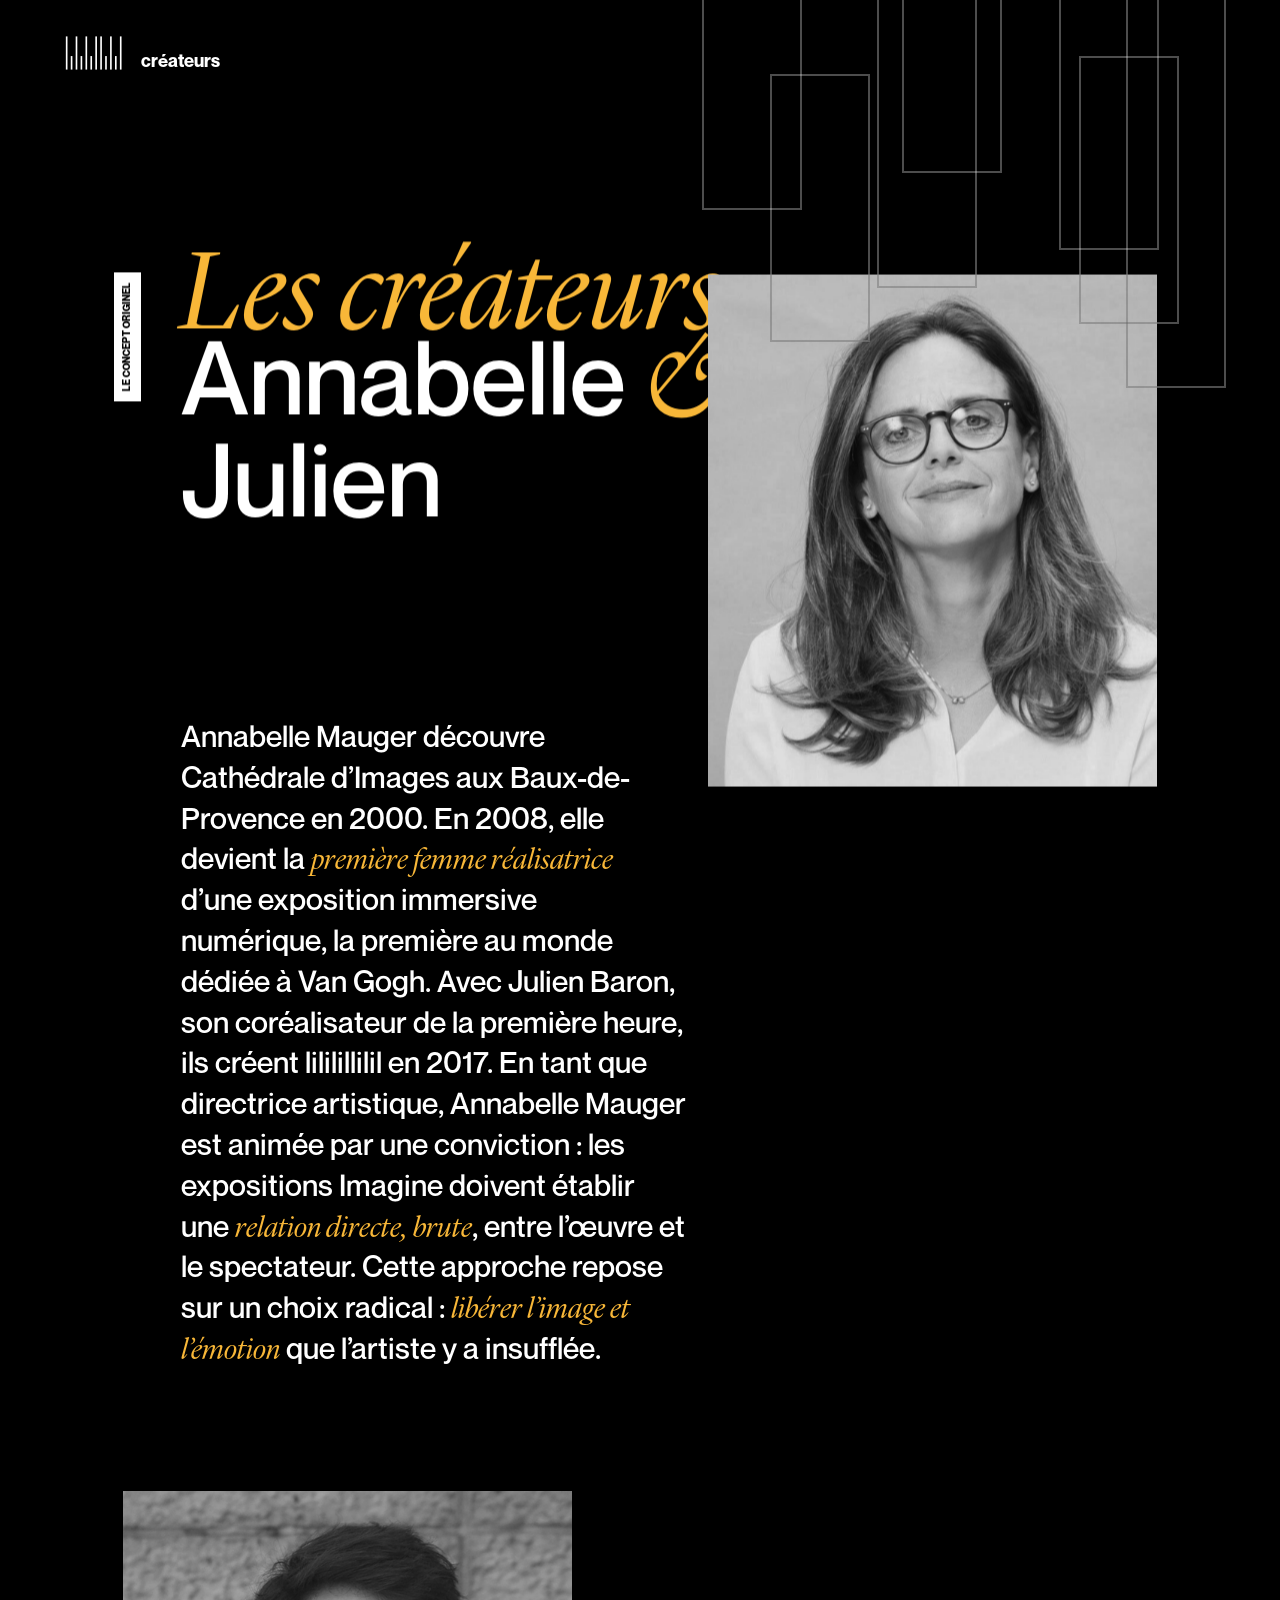
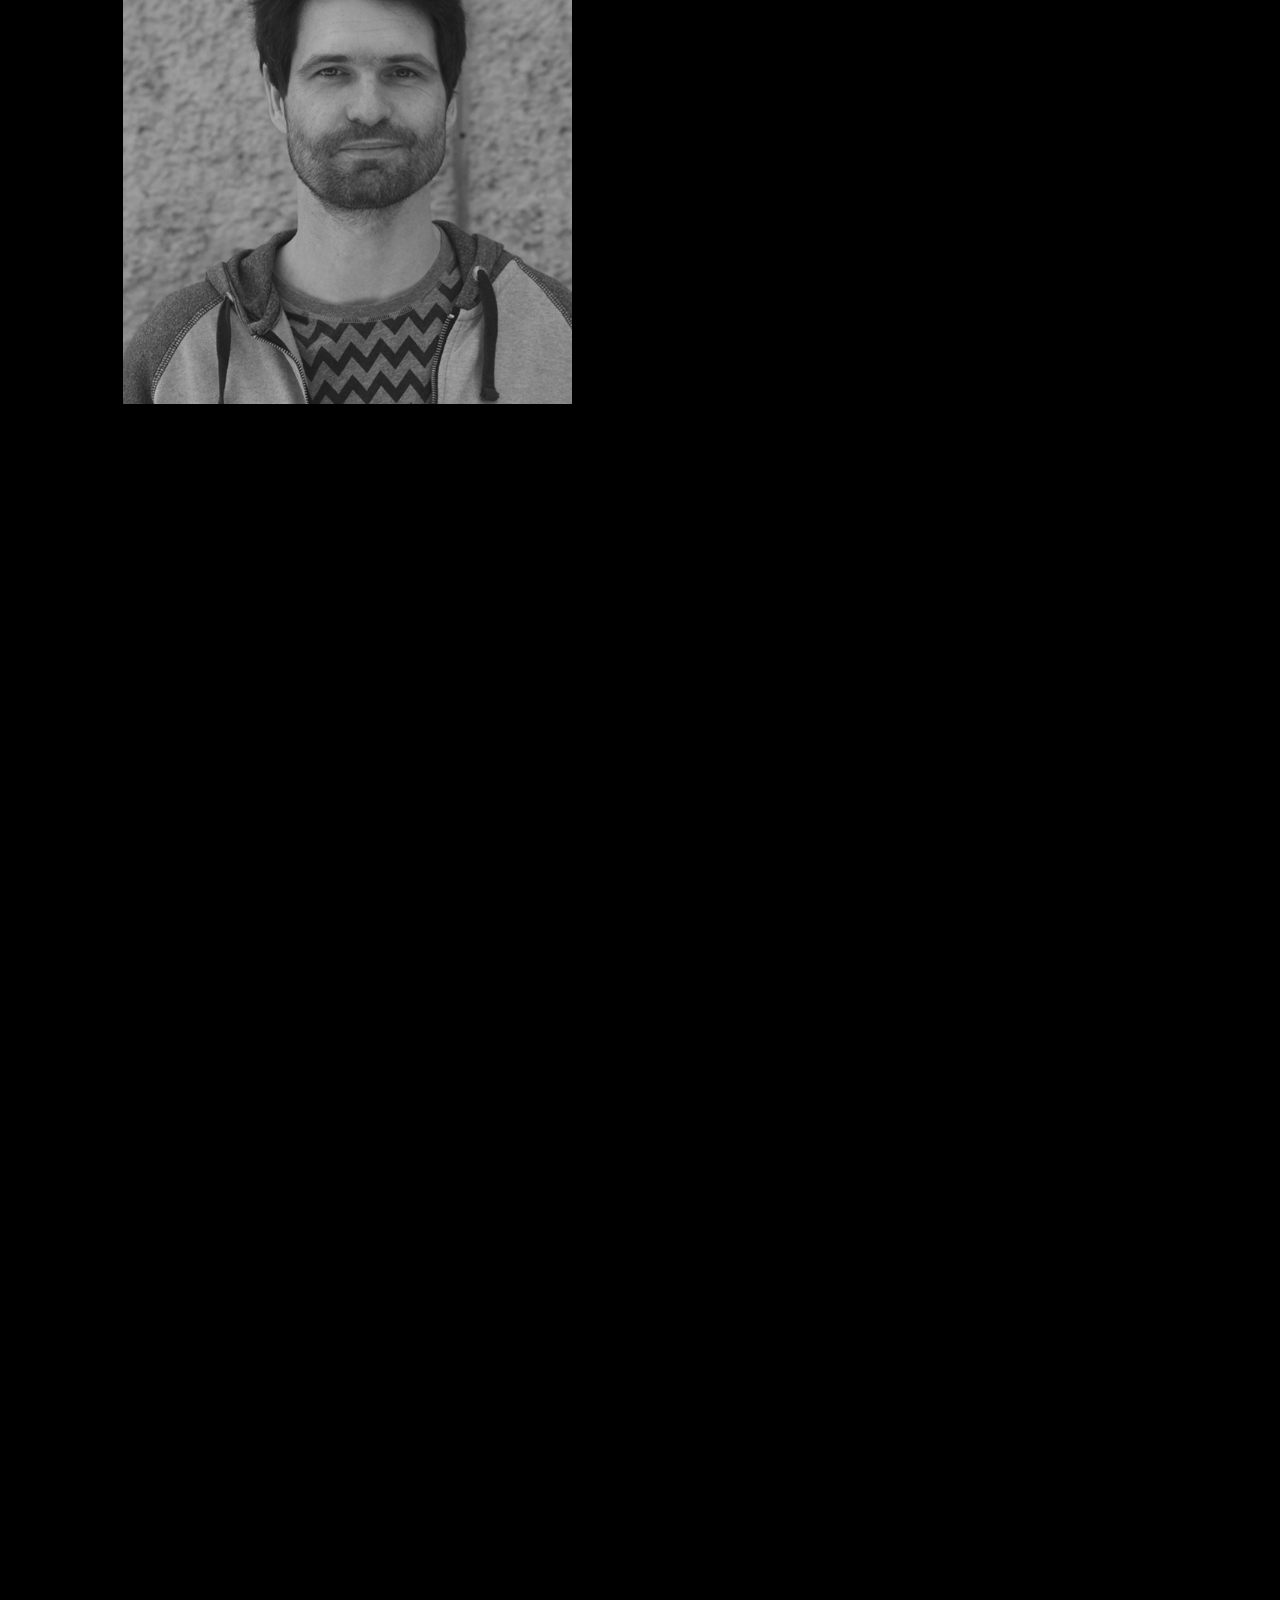
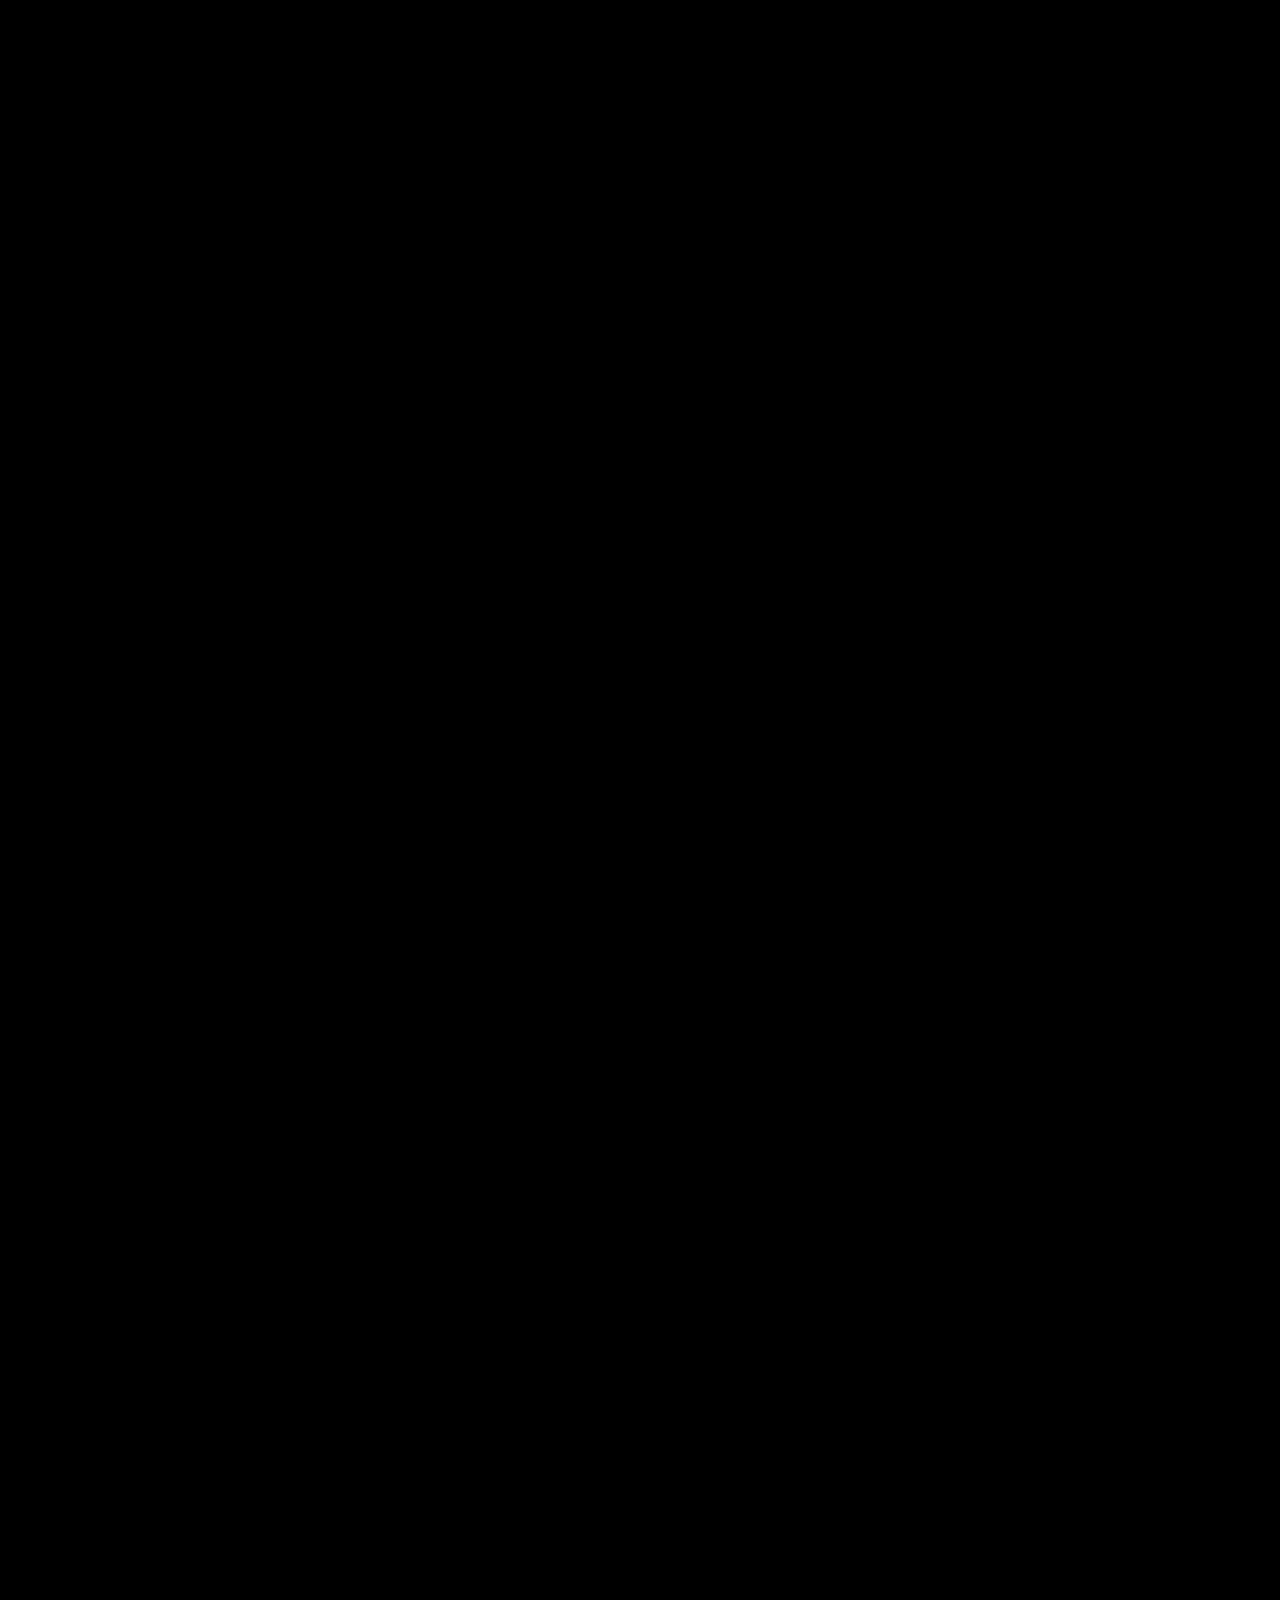
==== createurs-annabelle-mauger-julien-baron/index.html @ f96a8cf1 "Archive site lililillilil" ====
<!DOCTYPE html>
<html lang="fr"><head><meta content="text/html; charset=UTF-8" http-equiv="Content-Type"/>

<meta content="width=device-width, initial-scale=1, minimum-scale=1" name="viewport"/>
<title>lililillilil - Annabelle Mauger &amp; Julien Baron, Les créateurs</title>
<meta content="Découvrez l'histoire du duo qui créa la toute première exposition immersive numérique, la renomée Imagine Van Gogh.
" name="description"/>
<link href="../assets/css/main.css" rel="stylesheet"/>
<link href="../assets/css/fix.css" rel="stylesheet"/>
<link href="../assets/favicon/apple-touch-icon.png" rel="apple-touch-icon" sizes="180x180"/>
<link href="../assets/favicon/favicon-32x32.png" rel="icon" sizes="32x32" type="image/png"/>
<link href="../assets/favicon/favicon-16x16.png" rel="icon" sizes="16x16" type="image/png"/>

<meta content="#da532c" name="msapplication-TileColor"/>
<meta content="#ffffff" name="theme-color"/>
<meta content="fr_FR" property="og:locale"/>
<meta content="website" property="og:type"/>
<meta content="lililillilil - Annabelle Mauger &amp; Julien Baron, Les créateurs" property="og:title"/>
<meta content="Découvrez l'histoire du duo qui créa la toute première exposition immersive numérique, la renomée Imagine Van Gogh.
" property="og:description"/>

<meta content="lililillilil" property="og:site_name"/>

<meta content="summary_large_image" name="twitter:card"/>
<meta content="lililillilil - Annabelle Mauger &amp; Julien Baron, Les créateurs" name="twitter:title"/>
<meta content="Découvrez l'histoire du duo qui créa la toute première exposition immersive numérique, la renomée Imagine Van Gogh.
" name="twitter:description"/>

<meta content="noindex, nofollow" name="robots"/></head>
<body class="createurs">

<div aria-hidden="true" class="introCurtain introCurtain--alt"></div>
<noscript><style>.introCurtain{display:none}</style></noscript>

<div>

<script data-active="createurs" src="../assets/scripts/menu.js"></script>
<div class="navbar">
<div class="navbar_left">
<button class="menuButton">
<svg fill="none" height="34" preserveaspectratio="xMidYMid meet" viewbox="0 0 290 166" xmlns="http://www.w3.org/2000/svg">
<rect clip-rule="evenodd" fill="#fff" fill-rule="evenodd" height="162" rx="0" ry="0" width="8" x="9" y="2"></rect>
<rect clip-rule="evenodd" fill="#fff" fill-rule="evenodd" height="66" rx="0" ry="0" width="8" x="33" y="98"></rect>
<rect clip-rule="evenodd" fill="#fff" fill-rule="evenodd" height="162" rx="0" ry="0" width="8" x="57" y="2"></rect>
<rect clip-rule="evenodd" fill="#fff" fill-rule="evenodd" height="66" rx="0" ry="0" width="8" x="81" y="98"></rect>
<rect clip-rule="evenodd" fill="#fff" fill-rule="evenodd" height="162" rx="0" ry="0" width="8" x="105" y="2"></rect>
<rect clip-rule="evenodd" fill="#fff" fill-rule="evenodd" height="66" rx="0" ry="0" width="8" x="129" y="98"></rect>
<rect clip-rule="evenodd" fill="#fff" fill-rule="evenodd" height="162" rx="0" ry="0" width="8" x="153" y="2"></rect>
<rect clip-rule="evenodd" fill="#fff" fill-rule="evenodd" height="162" rx="0" ry="0" width="8" x="177" y="2"></rect>
<rect clip-rule="evenodd" fill="#fff" fill-rule="evenodd" height="66" rx="0" ry="0" width="8" x="201" y="98"></rect>
<rect clip-rule="evenodd" fill="#fff" fill-rule="evenodd" height="162" rx="0" ry="0" width="8" x="225" y="2"></rect>
<rect clip-rule="evenodd" fill="#fff" fill-rule="evenodd" height="66" rx="0" ry="0" width="8" x="249" y="98"></rect>
<rect clip-rule="evenodd" fill="#fff" fill-rule="evenodd" height="162" rx="0" ry="0" width="8" x="273" y="2"></rect>
</svg>
</button>
<div class="navbar_title hide-sm">créateurs</div>
</div>

</div>
<div class="logoRender hidden">
<div class="logoRender_item logoRender_item--1" data-item="1"></div>
<div class="logoRender_item logoRender_item--2" data-item="2"></div>
<div class="logoRender_item logoRender_item--3" data-item="3"></div>
<div class="logoRender_item logoRender_item--3" data-item="4"></div>
<div class="logoRender_item logoRender_item--5" data-item="5"></div>
<div class="logoRender_item logoRender_item--5" data-item="6"></div>
<div class="logoRender_item logoRender_item--5" data-item="7"></div>
</div>
<div>
<div>
<div class="lcs" data-scroll-container="">
<section class="pSection pSection--annabellejulien" data-scroll="" data-scroll-call="sectionTitle" data-scroll-offset="50%, 50%" data-scroll-repeat="" data-scroll-section="" data-title="créateurs">
<div class="pSection_call" data-scroll="" data-scroll-call="updateRenderPosition" data-scroll-offset="0%, 50%" data-scroll-repeat="" data-value="top"></div>

<div class="container">
<div class="row">
<div class="col-10 offset-2 offset-md-1 col-sm-18 offset-sm-1" data-scroll data-scroll-speed="-0.5" data-par="1">
<h1 class="st1 ls-appear" data-scroll="">
<div class="tag tag--light">LE CONCEPT ORIGINEL</div>
                    Les créateurs<br/>
<strong>Annabelle</strong> &amp;<br/>
<strong>Julien</strong>
</h1>
<div class="st2 ls-appear ls-delay--2" data-scroll="">
                  Annabelle Mauger découvre Cathédrale d’Images aux Baux-de-Provence en 2000. En 2008, elle devient la <strong>première femme réalisatrice</strong> d’une exposition immersive numérique, la première au monde dédiée à Van Gogh. Avec Julien Baron, son coréalisateur de la première heure, ils créent lililillilil en 2017. En tant que directrice artistique, Annabelle Mauger est animée par une conviction : les expositions Imagine doivent établir une <strong>relation directe, brute</strong>, entre l’œuvre et le spectateur. Cette approche repose sur un choix radical : <strong>libérer l’image et l’émotion</strong> que l’artiste y a insufflée.
                </div>
</div>
<div class="col-8 offset-md-1 col-sm-8 offset-sm-1 col--last-sm" data-scroll data-scroll-speed="1.2" data-par="1">
<div class="creatorPicture creatorPicture--1" data-scroll="" data-scroll-speed="1">
<div class="imageRender ls-cover ls-cover--ttb ls-delay--1" data-scroll="" data-url="../assets/media/lililillilil/annabelle-mauger-1200.jpg">
<div class="imageRender_cover"></div>
</div>
<a class="creatorCaption" href="https://www.linkedin.com/search/results/people/?keywords=Annabelle%20Mauger" target="_blank" rel="noopener noreferrer" aria-label="Annabelle Mauger sur LinkedIn"><span class="creatorCaption_name">Annabelle <strong>Mauger</strong></span><span class="creatorCaption_lk">LinkedIn <i aria-hidden="true">&#8599;</i></span></a>
</div>
</div>
<div class="col-8 offset-2 col-sm-8 offset-sm-1 col--last-sm" data-scroll data-scroll-speed="1.2" data-par="1">
<div class="pSection_call" style="position:relative;height:1px;width:100%" data-scroll="" data-scroll-call="updateRenderPosition" data-scroll-offset="50%, 50%" data-scroll-repeat="" data-value="left"></div>

<div class="creatorPicture creatorPicture--2" data-scroll="" data-scroll-speed="1">
<div class="imageRender ls-cover ls-cover--ttb" data-scroll="" data-url="../assets/media/lililillilil/julien-baron-1200.jpg">
<div class="imageRender_cover"></div>
</div>
<a class="creatorCaption" href="https://www.linkedin.com/search/results/people/?keywords=Julien%20Baron" target="_blank" rel="noopener noreferrer" aria-label="Julien Baron sur LinkedIn"><span class="creatorCaption_name">Julien <strong>Baron</strong></span><span class="creatorCaption_lk">LinkedIn <i aria-hidden="true">&#8599;</i></span></a>
</div>
</div>
<div class="col-6 offset-2 col-md-8 offset-md-1 col-sm-18 offset-sm-1">
<div class="creator_content" data-scroll="" data-scroll-speed="2">
<div class="ls-appear" data-scroll="">
                    Après avoir exploré l’univers du cinéma et s’être formé aux nombreuses facettes techniques de l’audiovisuel, Julien Baron rejoint Cathédrale d’Images aux Baux-de-Provence en 2006. En 2008, il coréalise avec Annabelle Mauger la <em>première exposition immersive au monde</em> dédiée à Van Gogh. Ils créent ensemble lililillilil en 2017. En charge du design et de la réalisation technique des expositions Imagine, Julien Baron veille à ce que l’œuvre soit projetée dans son authenticité et à ce que <em>la technologie s’efface derrière l’œuvre</em>. L’objectif est double : <em>plonger le spectateur dans un songe éveillé</em>, puis l’y maintenir immergé.
                    </div>
<div class="ls-appear ls-delay--1 creator_more" data-scroll="">
                    Du son à l’image, Julien Baron pense chaque exposition comme une partition : la lumière, la musique et l’espace dialoguent pour que le visiteur oublie la technique et se laisse porter. Toujours à la recherche de nouveaux outils, il teste, calibre et ajuste jusqu’à obtenir <em>une expérience fluide et sensible</em>, où chaque projection trouve sa place dans le lieu qui l’accueille.
                    </div>
<div class="ls-appear ls-delay--2 creator_more" data-scroll="">
                    Curieux de tout, il aime travailler avec les artistes, les ingénieurs et les équipes de production pour <em>repousser les limites de l’image totale</em>. Pour lui, la technologie n’a de sens que si elle sert l’émotion.
                    </div>
<nav class="actionsNav ls-appear ls-delay--1" data-scroll="">
<button class="navButton nextSectionButton navButton--light">
<svg class="downArrow" viewbox="0 0 11 16" xml:space="preserve" xmlns="http://www.w3.org/2000/svg">
<path d="m0 9.7 1.1-1.2L4.7 12V.8h1.6V12l3.6-3.5L11 9.7l-5.5 5.5z"></path>
</svg>
</button>
<button class="navButton navButton--light audioButton" type="button" aria-label="Voir la vidéo" aria-pressed="false">
<svg viewbox="0 0 16 16" width="15" height="15" aria-hidden="true"><path class="icoPlay" d="M4.5 2.5v11l9-5.5z" fill="currentColor"/><g class="icoPause" fill="currentColor"><rect x="3.5" y="2.5" width="3" height="11"/><rect x="9.5" y="2.5" width="3" height="11"/></g></svg>
</button>
</nav>
</div>
</div>
</div>
<div class="pSection_call" style="position:relative;height:1px;width:100%" data-scroll="" data-scroll-call="updateRenderPosition" data-scroll-offset="50%, 50%" data-scroll-repeat="" data-value="right"></div>
<div class="row creatorsMore">
<div class="col-10 offset-3 col-sm-18 offset-sm-1">
<div class="st2 ls-appear" data-scroll="">Petite-fille par alliance d’Albert et Anne Plecy, les créateurs de Cathédrale d’Images, Annabelle Mauger perpétue depuis 20 ans <strong>le concept original d’Image Totale©</strong>. Elle est la <strong>fière ambassadrice</strong> de cet héritage. Immergé dans l’audio, les sons et le multimédia, Julien Baron a mis ses connaissances et sa curiosité au service des arts. Il aime l’idée de <strong>libérer l’œuvre de son cadre</strong> pour créer une expérience unique.</div>
</div>
</div>
<div class="row creatorsMore creatorsMore--2">
<div class="col-6 offset-3 col-md-8 col-sm-18 offset-sm-1">
<div class="ls-appear" data-scroll="">Le duo de créateurs développe et <em>réinvente l’Image Totale©</em>, en utilisant des technologies de pointe pour offrir une expérience à couper le souffle. En 2016, après 11 ans de collaboration, Annabelle Mauger et Julien Baron créent lililillilil pour concevoir et promouvoir des expositions immersives uniques. Leur travail est encouragé par la révolution numérique et parfaitement ancré dans une volonté de <em>démocratisation des arts</em>.</div>
</div>
<div class="col-6 offset-1 col-md-8 col-sm-18 offset-sm-1">
<div class="ls-appear ls-delay--1" data-scroll="">Ils expliquent qu’ils <em>n’existent pas l’un sans l’autre</em>. Ils ont des compétences et des personnalités complémentaires, ce qui est un atout de taille face aux enjeux des expositions immersives. Annabelle Mauger et Julien Baron ont un savoir-faire technique unique et une <em>expertise artistique inégalée</em>.</div>
</div>
</div>
<div class="row">
<div class="col-14 offset-3 col-sm-18 offset-sm-1">
<div class="pSection_call" style="position:relative;height:1px;width:100%" data-scroll="" data-scroll-call="updateRenderPosition" data-scroll-offset="50%, 50%" data-scroll-repeat="" data-value="left"></div>
<div class="pSection videoJump" aria-hidden="true" style="height:0;min-height:0;padding:0;margin:0;overflow:hidden;position:absolute"><button class="nextSectionButton" type="button" tabindex="-1" data-target=".videoPlayerWrap"></button></div>
<div class="videoPlayerWrap ls-appear" data-scroll="">
<div class="videoPlayer" data-plyr-embed-id="xUtDNuAyURs" data-plyr-provider="youtube"></div>
</div>
</div>
</div>
</div></section>

<footer>
<section class="pSection--sales" data-scroll-section="">
<div class="pSection_call" style="position:relative;height:1px;width:100%" data-scroll="" data-scroll-call="hideRender" data-scroll-offset="50%, 50%" data-scroll-repeat=""></div>
<div class="container">
<div class="row">
<div class="col-12 offset-2 offset-md-1 col-xs-18">
<div class="salesTitle">
<div class="tag tag--dark">CONTACT</div>
                        Informations<br/><strong>business@lililillilil.com</strong>
</div>
</div>
</div>
</div>
<a class="pSection_link" data-cursor="contact" href="#"></a>
</section>
<section class="pSection--footer" data-scroll-section="">
<div class="marquee" aria-hidden="true"><ul class="marquee_content"><li><a href="https://www.linkedin.com/company/lililillilil/" target="_blank" rel="noopener">Follow us on Linkedin</a></li><li><a href="https://www.linkedin.com/company/lililillilil/" target="_blank" rel="noopener">Follow us on Linkedin</a></li></ul><ul class="marquee_content"><li><a href="https://www.linkedin.com/company/lililillilil/" target="_blank" rel="noopener">Follow us on Linkedin</a></li><li><a href="https://www.linkedin.com/company/lililillilil/" target="_blank" rel="noopener">Follow us on Linkedin</a></li></ul></div>
<div class="container">
<div class="row row--bottom">
<div class="col-2 offset-2 col-xs-16 col--last-xs">
<svg class="footerLogo" aria-label="lililillilil" role="img" fill="none" preserveaspectratio="xMidYMid meet" viewbox="0 0 290 166" xmlns="http://www.w3.org/2000/svg"><rect clip-rule="evenodd" fill="#fff" fill-rule="evenodd" height="162" rx="0" ry="0" width="8" x="9" y="2"></rect><rect clip-rule="evenodd" fill="#fff" fill-rule="evenodd" height="66" rx="0" ry="0" width="8" x="33" y="98"></rect><rect clip-rule="evenodd" fill="#fff" fill-rule="evenodd" height="162" rx="0" ry="0" width="8" x="57" y="2"></rect><rect clip-rule="evenodd" fill="#fff" fill-rule="evenodd" height="66" rx="0" ry="0" width="8" x="81" y="98"></rect><rect clip-rule="evenodd" fill="#fff" fill-rule="evenodd" height="162" rx="0" ry="0" width="8" x="105" y="2"></rect><rect clip-rule="evenodd" fill="#fff" fill-rule="evenodd" height="66" rx="0" ry="0" width="8" x="129" y="98"></rect><rect clip-rule="evenodd" fill="#fff" fill-rule="evenodd" height="162" rx="0" ry="0" width="8" x="153" y="2"></rect><rect clip-rule="evenodd" fill="#fff" fill-rule="evenodd" height="162" rx="0" ry="0" width="8" x="177" y="2"></rect><rect clip-rule="evenodd" fill="#fff" fill-rule="evenodd" height="66" rx="0" ry="0" width="8" x="201" y="98"></rect><rect clip-rule="evenodd" fill="#fff" fill-rule="evenodd" height="162" rx="0" ry="0" width="8" x="225" y="2"></rect><rect clip-rule="evenodd" fill="#fff" fill-rule="evenodd" height="66" rx="0" ry="0" width="8" x="249" y="98"></rect><rect clip-rule="evenodd" fill="#fff" fill-rule="evenodd" height="162" rx="0" ry="0" width="8" x="273" y="2"></rect></svg>
<button class="navButton scrollTop">
<svg class="upArrow" viewbox="0 0 11 16" xml:space="preserve" xmlns="http://www.w3.org/2000/svg">
<path d="m0 9.7 1.1-1.2L4.7 12V.8h1.6V12l3.6-3.5L11 9.7l-5.5 5.5z"></path>
</svg>
</button>
</div>
<div class="col-4 offset-1 col-xs-16 offset-xs-2">
                    lililillilil<br/>
<span data-prepend="business">@lililillilil.com</span><br/>
                    +33 6 52 40 13 53<br/>
<a href="https://www.linkedin.com/company/lililillilil/">Linkedin</a>
</div>
<div class="col-4 offset-1 col-xs-16 offset-xs-2">
                    31D rue du Bourbonnais<br/>
                    69009 Lyon<br/>
                    France
                </div>
<div class="col-4 offset-1 col-xs-16 offset-xs-2">
<a data-transition-bg="#FFFFFF" href="../mentions-legales/index.html">mentions légales</a><br/>
                    © lililillilil 2026<br/>
                    Design de  <a class="type8_open" href="#">type8 studio</a>
</div>
</div>
</div>
</section>
</footer>
</div></div></div>
</div>
<div class="cursor"><div class="cursor_content"></div></div>
<div class="type8credits_count">
<span>0</span><strong>/8</strong>
</div>
<div class="type8credits">
<div class="type8credits_bg"></div>
<div class="type8credits_box">
<div class="type8credits_topbar">
<div>
<a href="https://type8studio.netlify.app/" target="_blank"><strong>type8</strong>.studio</a> ///////////// <strong>crédits</strong>
</div>
<button class="type8credits_close" type="button">X</button>
</div>
<div class="type8credits_video">
<video loop="" playsinline="" src="../assets/videos/showreel-21.mp4"></video>
<a class="type8credits_video_link" href="https://type8studio.netlify.app/" target="_blank"></a>
</div>
</div>
</div>
<script>(function(){var c=document.querySelector(".introCurtain");if(!c)return;var d=0,go=function(){if(d)return;d=1;c.classList.add("is-go")};if(document.readyState==="complete"){setTimeout(go,80)}else{window.addEventListener("load",function(){setTimeout(go,80)},{once:true});setTimeout(go,700)}})();</script>
<script data-audio-js>(function(){var b=document.querySelector(".audioButton");if(!b)return;function pl(){return document.querySelector(".videoPlayerWrap .plyr")}
b.addEventListener("click",function(){var p=pl();if(!p)return;var playing=p.classList.contains("plyr--playing");var c=p.querySelector('[data-plyr="play"]');if(c)c.click();if(!playing){var j=document.querySelector(".videoJump .nextSectionButton");if(j)j.click()}});
function sync(){var p=pl();var on=!!(p&&p.classList.contains("plyr--playing"));b.classList.toggle("is-playing",on);b.setAttribute("aria-pressed",on?"true":"false")}
setInterval(sync,400)})();</script>
<script src="../assets/scripts/app.js"></script>
</body></html>
---- assets/css/main.css ----
.vhidden{position:absolute;overflow:hidden;clip:rect(0 0 0 0);height:1px;width:1px;margin:-1px;padding:0;border:0}.pRelative{position:relative}.text-left{text-align:left}.text-center{text-align:center}.text-right{text-align:right}.show-md-f,.show-md-ib,.show-md,.show-sm-f,.show-sm-ib,.show-sm,.show-xs-f,.show-xs-ib,.show-xs{display:none}@media (max-width: 1199px){.show-md-f{display:flex !important}.show-md-ib{display:inline-block}.show-md{display:block}.hide-md{display:none}}@media (max-width: 979px){.show-sm-f{display:flex !important}.show-sm-ib{display:inline-block}.show-sm{display:block}.hide-sm{display:none}}@media (max-width: 767px){.show-xs-f{display:flex !important}.show-xs-ib{display:inline-block}.show-xs{display:block}.hide-xs{display:none}}.svgLightgreen{color:#2A827C}.upArrow,.downArrow,.leftArrow,.rightArrow{height:16px;width:11px;margin:auto}.speaker{height:16px;width:11px;margin:auto}.leftArrow{transform:rotate(90deg)}.rightArrow{transform:rotate(-90deg)}.upArrow{transform:rotate(180deg)}.speaker,.downArrow{margin:auto}.bold{font-weight:700}@keyframes rotate{0%{transform:rotateZ(-360deg)}100%{transform:rotateZ(0deg)}}@keyframes rotateInverse{0%{transform:rotateZ(360deg)}100%{transform:rotateZ(0deg)}}@font-face{font-family:'Lyon Display';src:url("../fonts/LyonDisplay-Regular.woff2") format("woff2");font-weight:normal;font-style:normal;font-display:swap}@font-face{font-family:'Lyon Display';src:url("../fonts/LyonDisplay-Black.woff2") format("woff2");font-weight:900;font-style:normal;font-display:swap}@font-face{font-family:'Lyon Display';src:url("../fonts/LyonDisplay-BlackItalic.woff2") format("woff2");font-weight:900;font-style:italic;font-display:swap}@font-face{font-family:'Lyon Display';src:url("../fonts/LyonDisplay-LightItalic.woff2") format("woff2");font-weight:300;font-style:italic;font-display:swap}@font-face{font-family:'Lyon Display';src:url("../fonts/LyonDisplay-Bold.woff2") format("woff2");font-weight:bold;font-style:normal;font-display:swap}@font-face{font-family:'Lyon Display';src:url("../fonts/LyonDisplay-BoldItalic.woff2") format("woff2");font-weight:bold;font-style:italic;font-display:swap}@font-face{font-family:'Lyon Display';src:url("../fonts/LyonDisplay-RegularItalic.woff2") format("woff2");font-weight:normal;font-style:italic;font-display:swap}@font-face{font-family:'Lyon Display';src:url("../fonts/LyonDisplay-Medium.woff2") format("woff2");font-weight:500;font-style:normal;font-display:swap}@font-face{font-family:'Lyon Display';src:url("../fonts/LyonDisplay-Light.woff2") format("woff2");font-weight:300;font-style:normal;font-display:swap}@font-face{font-family:'Lyon Display';src:url("../fonts/LyonDisplay-MediumItalic.woff2") format("woff2");font-weight:500;font-style:italic;font-display:swap}@font-face{font-family:'Neue Montreal';src:url("../fonts/NeueMontreal-Thin.woff2") format("woff2");font-weight:100;font-style:normal;font-display:swap}@font-face{font-family:'Neue Montreal';src:url("../fonts/NeueMontreal-Bold.woff2") format("woff2");font-weight:bold;font-style:normal;font-display:swap}@font-face{font-family:'Neue Montreal';src:url("../fonts/NeueMontreal-LightItalic.woff2") format("woff2");font-weight:300;font-style:italic;font-display:swap}@font-face{font-family:'Neue Montreal';src:url("../fonts/NeueMontreal-Regular.woff2") format("woff2");font-weight:normal;font-style:normal;font-display:swap}@font-face{font-family:'Neue Montreal';src:url("../fonts/NeueMontreal-Italic.woff2") format("woff2");font-weight:normal;font-style:italic;font-display:swap}@font-face{font-family:'Neue Montreal';src:url("../fonts/NeueMontreal-BoldItalic.woff2") format("woff2");font-weight:bold;font-style:italic;font-display:swap}@font-face{font-family:'Neue Montreal';src:url("../fonts/NeueMontreal-Medium.woff2") format("woff2");font-weight:500;font-style:normal;font-display:swap}@font-face{font-family:'Neue Montreal';src:url("../fonts/NeueMontreal-MediumItalic.woff2") format("woff2");font-weight:500;font-style:italic;font-display:swap}*,*::before,*::after,*:before,*:after,*:focus,*:active{box-sizing:border-box;outline:none;-webkit-font-smoothing:antialiased;-moz-osx-font-smoothing:grayscale;-ms-interpolation-mode:bicubic}/*!
 * ress.css • v3.0.1
 * MIT License
 * github.com/filipelinhares/ress
 */html{box-sizing:border-box;-webkit-text-size-adjust:100%;word-break:normal;-moz-tab-size:4;tab-size:4}*,::before,::after{background-repeat:no-repeat;box-sizing:inherit}::before,::after{text-decoration:inherit;vertical-align:inherit}*{padding:0;margin:0}hr{overflow:visible;height:0}details,main{display:block}summary{display:list-item}small{font-size:80%}[hidden]{display:none}abbr[title]{border-bottom:none;text-decoration:underline;text-decoration:underline dotted}a{background-color:transparent}a:active,a:hover{outline-width:0}code,kbd,pre,samp{font-family:monospace, monospace}pre{font-size:1em}b,strong{font-weight:bolder}sub,sup{font-size:75%;line-height:0;position:relative;vertical-align:baseline}sub{bottom:-0.25em}sup{top:-0.5em}input{border-radius:0}[disabled]{cursor:default}[type="number"]::-webkit-inner-spin-button,[type="number"]::-webkit-outer-spin-button{height:auto}[type="search"]{-webkit-appearance:textfield;outline-offset:-2px}[type="search"]::-webkit-search-decoration{-webkit-appearance:none}textarea{overflow:auto;resize:vertical}button,input,optgroup,select,textarea{font:inherit}optgroup{font-weight:bold}button{overflow:visible}button,select{text-transform:none}button,[type="button"],[type="reset"],[type="submit"],[role="button"]{cursor:pointer;color:inherit}button::-moz-focus-inner,[type="button"]::-moz-focus-inner,[type="reset"]::-moz-focus-inner,[type="submit"]::-moz-focus-inner{border-style:none;padding:0}button:-moz-focusring,[type="button"]::-moz-focus-inner,[type="reset"]::-moz-focus-inner,[type="submit"]::-moz-focus-inner{outline:1px dotted ButtonText}button,html [type="button"],[type="reset"],[type="submit"]{-webkit-appearance:button}button,input,select,textarea{background-color:transparent;border-style:none}select{-moz-appearance:none;-webkit-appearance:none}select::-ms-expand{display:none}select::-ms-value{color:currentColor}legend{border:0;color:inherit;display:table;max-width:100%;white-space:normal;max-width:100%}::-webkit-file-upload-button{-webkit-appearance:button;color:inherit;font:inherit}img{border-style:none}progress{vertical-align:baseline}@media screen{[hidden~="screen"]{display:inherit}[hidden~="screen"]:not(:active):not(:focus):not(:target){position:absolute !important;clip:rect(0 0 0 0) !important}}[aria-busy="true"]{cursor:progress}[aria-controls]{cursor:pointer}[aria-disabled]{cursor:default}html{font-size:18px;line-height:1.55}@media (max-width: 1199px){html{font-size:18px}}@media (max-width: 767px){html{font-size:16px}}html.is-locked,html.is-locked body{height:calc(var(--window-inner-height) * 100 - 1px);overflow:hidden;box-sizing:border-box}body{background:#000;font-family:"Neue Montreal",Helvetica,sans-serif;letter-spacing:0;color:#fff}*::selection{background:#999;color:#232323}*::-moz-selection{background:#999;color:#232323}*::-webkit-selection{background:#999;color:#232323}img{max-width:100%}a,a:visited{color:currentColor;text-decoration:none}a:hover,a:focus{text-decoration:underline}p{margin:0}p+p{margin-top:1.5rem}ul{padding:0;margin:0}ul,ul li{list-style:none}h1,h2,h3,h4,h5,h6{margin:0;font-weight:normal;font-size:1rem}.st1{font-size:clamp(100px, 9vw, 190px);line-height:0.63;font-family:"Lyon Display",Times,serif;font-style:italic;font-weight:300;white-space:nowrap;color:#000;text-align:left;position:relative}.st1.ls-lines{line-height:1.1}.st1.ls-lines strong{line-height:1.1}.st1.ls-lines .line{margin-top:-0.19em}.st1 strong{font-size:clamp(90px, 8vw, 160px);line-height:1;font-family:"Neue Montreal",Helvetica,sans-serif;font-weight:500;font-style:normal;color:#FFF}.st1--light{color:#FFF}.st1--light strong{color:#000}@media (max-width: 979px){.st1{margin-top:0px;font-size:4.44444rem;line-height:.75}.st1 strong{font-size:3.88889rem;line-height:.85714}}@media (max-width: 767px){.st1{margin-top:0px;font-size:3.88889rem;line-height:.85714;white-space:normal}.st1 strong{font-size:3.61111rem;line-height:.92308}}.tilde{font-size:1.55556rem;line-height:1.55}.subtitle{font-size:1.33333rem;line-height:1;font-family:"Neue Montreal",Helvetica,sans-serif;font-weight:bold;font-style:normal;text-transform:uppercase;padding-top:25px}@media (max-width: 979px){.subtitle{padding-top:10px;font-weight:normal;font-size:1rem;line-height:1.11111}}.st2{font-size:clamp(30px, 2vw, 50px);line-height:1.36;font-family:"Neue Montreal",Helvetica,sans-serif;font-weight:500;color:currentColor;width:100%;position:relative}.st2 strong{font-family:"Lyon Display",Times,serif;font-weight:300;font-style:italic}@media (max-width: 979px){.st2{font-size:2rem;line-height:1.11111}.st2 strong{font-size:2rem;line-height:1.11111}}@media (max-width: 767px){.st2{font-size:1.66667rem;line-height:1.2}.st2 strong{font-size:1.66667rem;line-height:1.2}}.st2--light{color:#FFF}.st2--light strong{color:#000}.st2--bigger{font-size:clamp(40px, 3.5vw, 68px);line-height:1.14}@media (max-width: 767px){.st2--bigger{font-size:1.66667rem;line-height:1.2}.st2--bigger strong{font-size:1.66667rem;line-height:1.2}}.st3{position:relative;font-size:clamp(26px, 2vw, 40px);line-height:1.1;font-family:"Neue Montreal",Helvetica,sans-serif;font-weight:500;color:#000;text-transform:uppercase}.st3 strong{font-family:"Lyon Display",Times,serif;font-style:italic;font-weight:normal;color:#FFF;text-transform:none}.st3--light{color:#FFF}.st3--light strong{color:#000}.st4{font-size:2.77778rem;line-height:1.2;font-family:"Lyon Display",Times,serif;font-style:italic;font-weight:normal;color:#000}.st4 strong{font-size:2.77778rem;line-height:1.2;font-family:"Neue Montreal",Helvetica,sans-serif;font-weight:500;font-style:normal;color:#FFF}.st4--bis{font-size:2.33333rem;line-height:1.14286}.st4--bis strong{font-size:2.33333rem;line-height:1.14286}.st5{font-size:1.66667rem;line-height:1.33333;font-family:"Neue Montreal",Helvetica,sans-serif;font-style:normal;font-weight:bold}.sp1{font-weight:700;font-size:1.11111rem;line-height:1.5;text-transform:uppercase}.legend{position:relative;font-size:1.11111rem;line-height:1.5;font-style:italic}.tag{position:absolute;z-index:20;font-size:.55556rem;line-height:1.7;font-family:"Neue Montreal",Helvetica,sans-serif;text-transform:uppercase;text-align:center;font-weight:700;font-style:normal;transform:rotate(-90deg);transform-origin:bottom right;bottom:calc(100% - 10px);right:calc(100% + 40px);height:27px;min-width:70px;padding:5px 10px;text-decoration:none;white-space:nowrap}@media (max-width: 1199px){.tag{right:calc(100% + 20px)}}@media (max-width: 767px){.tag{transform-origin:top left;right:auto;left:0}}.tag svg{fill:currentColor}.tag--dark{background-color:#000;color:#FFF}.tag--light{background-color:#FFF;color:#000}.listStyle{margin:30px 0 30px 30px}.listStyle li{list-style:disc}.logoRender{position:fixed;top:0;left:0;width:100vw;height:100vh;z-index:55;overflow:hidden;pointer-events:none;mix-blend-mode:difference}.logoRender_item{position:absolute;outline:2px solid rgba(255,255,255,0.3);width:7.5vw;min-width:55px;will-change:transform, top, left;animation:rotate 8s linear infinite;transition:top 2s cubic-bezier(0.19, 1, 0.22, 1),left 2s cubic-bezier(0.19, 1, 0.22, 1),opacity 0.2s linear}@media (max-width: 979px){.logoRender_item{width:10vw}}.logoRender_item--1{animation:rotate 30s linear infinite}.logoRender_item--2{animation:rotateInverse 31s linear infinite;transition-delay:0.05s}.logoRender_item--3{animation:rotate 32s linear infinite;transition-delay:0.1s}.logoRender_item--4{animation:rotateInverse 33s linear infinite;transition-delay:0.15s}.logoRender_item--5{animation:rotate 34s linear infinite;transition-delay:0.2s}.logoRender_item--6{animation:rotateInverse 35s linear infinite;transition-delay:0.25s}.logoRender_item::before{content:"";display:block}.logoRender_item[data-item="1"]::before,.logoRender_item[data-item="3"]::before,.logoRender_item[data-item="5"]::before{padding-top:275%}.logoRender_item[data-item="2"]::before,.logoRender_item[data-item="4"]::before,.logoRender_item[data-item="6"]::before,.logoRender_item[data-item="7"]::before{padding-top:440%}.logoRender.hidden .logoRender_item{opacity:0}.container{width:100%;max-width:90vw;margin-left:auto;margin-right:auto}.container--full{max-width:none;padding-left:0;padding-right:0}.navbar{position:fixed;z-index:30;top:0;left:5vw;right:5vw;display:flex;justify-content:space-between;align-items:center;padding:4vh 0 20px 0;color:#FFF;mix-blend-mode:difference}@media (max-width: 767px){.navbar{border-bottom:none;left:20px;right:20px}}.navbar_left{font-size:1rem;line-height:1.55;font-weight:700}@media (max-width: 767px){.navbar_left{flex:1}}.navbar_left>*{display:inline-block;vertical-align:middle}.navbar_left button{margin-right:15px;vertical-align:baseline}@media (max-width: 767px){.navbar_left button{margin-right:10px}.navbar_left button svg{width:40px;height:24px}}.navbar_title{padding-bottom:6px}@media (max-width: 767px){.navbar_title{font-size:.88889rem;line-height:1.55}}.navbar_right{display:none;font-size:1rem;line-height:1.55}@media (max-width: 767px){.navbar_right{display:none}}.navbar_right .navbar_button{display:inline-block;vertical-align:middle;width:25px;height:25px}.navbar_right button{transform:rotate(90deg)}.navbar_right button:last-child{margin-left:12px}@media (max-width: 767px){.navbar_right button:last-child{margin-left:0}}.navbar svg{fill:currentColor}.navbar--dark{color:#000}.menu{position:fixed;top:0;left:0;right:0;bottom:0;z-index:50;background-color:#fff;color:#000;overflow:auto;transform:translateY(-101%);transition:transform 1.2s cubic-bezier(0.19, 1, 0.22, 1)}.menu.visible{transform:translateY(0%)}.menu_shape{position:absolute;z-index:0;left:50%;bottom:10vh;margin-left:-440px;margin-top:-600px;pointer-events:none}@media (max-width: 1199px){.menu_shape{transform:scale(0.8)}}@media (max-width: 767px){.menu_shape{display:none}}.menu_bg{position:absolute;z-index:-1;inset:0;transition:background-color 0.2s linear, opacity 0.2s linear}.menu_close{position:absolute;top:2vh;right:2vh}.menu_inner{width:71.7vw;margin:auto;padding:5vh 0;display:flex;align-items:center;justify-content:space-between;min-height:100%}@media (max-width: 1199px){.menu_inner{width:80.85vw}}@media (max-width: 767px){.menu_inner{display:block}}.menu_main{width:48.825vw;font-weight:500}@media (max-width: 767px){.menu_main{width:100%}}.menu_main>ul>li{position:relative;padding:1.5vh 0;font-size:5.55556rem;line-height:.9;font-size:clamp(60px, 6vw, 100px);line-height:0.9;opacity:0.3;transition:opacity 0.2s linear}@media (max-width: 767px){.menu_main>ul>li{font-size:2.22222rem;line-height:1.55;line-height:0.9}}.menu_main>ul>li::before{content:"";position:absolute;top:60px;right:calc(100% + 30px);width:80px;height:24px;background-image:url(../images/menu-arrow.svg);transform:translateX(-50px);opacity:0;transition:opacity 0.2s linear,transform 0.8s cubic-bezier(0.19, 1, 0.22, 1)}@media (max-width: 1199px){.menu_main>ul>li::before{top:35px;transform:translateX(-50px) scale(0.7);transform-origin:center right}}@media (max-width: 767px){.menu_main>ul>li::before{display:none}}.menu_main>ul>li>a,.menu_main>ul>li>a:visited{color:currentColor;display:block;text-decoration:none}.menu_main>ul>li>a:hover,.menu_main>ul>li>a:focus,.menu_main>ul>li>a:visited:hover,.menu_main>ul>li>a:visited:focus{text-decoration:none}.menu_main>ul>li:hover,.menu_main>ul>li:focus{text-decoration:none;opacity:1}.menu_main>ul>li.active{opacity:1}.menu_main>ul>li.active::before{opacity:1;transform:translateX(0)}@media (max-width: 1199px){.menu_main>ul>li.active::before{transform:translateX(0) scale(0.7)}}.menu_main>ul>li strong{font-size:7.22222rem;line-height:.69231;font-size:clamp(80px, 7vw, 130px);font-weight:300;font-family:"Lyon Display",Times,serif;font-style:italic}@media (max-width: 767px){.menu_main>ul>li strong{font-size:2.5rem;line-height:1.55;line-height:0.85}}.menu_main>ul>li>ul{margin-top:3vh;margin-bottom:1vh;padding-left:10.6875vw}.menu_main>ul>li>ul>li{font-size:1.11111rem;line-height:1.7;text-transform:uppercase;font-weight:800}@media (max-width: 767px){.menu_main>ul>li>ul>li{font-size:1rem;line-height:1.55556}}.menu_main>ul>li>ul>li>a,.menu_main>ul>li>ul>li>a:visited{color:currentColor;display:block;text-decoration:none;transition:opacity 0.2s linear}.menu_main>ul>li>ul>li>a:hover,.menu_main>ul>li>ul>li>a:focus,.menu_main>ul>li>ul>li>a:visited:hover,.menu_main>ul>li>ul>li>a:visited:focus{text-decoration:none;opacity:0.3}.menu_main>ul>li>ul>li>a.active,.menu_main>ul>li>ul>li>a:visited.active{opacity:0.3}.menu_second{width:16.8vw}@media (max-width: 1199px){.menu_second{width:25.95vw}}@media (max-width: 767px){.menu_second{width:100%}}.menu_lang{font-size:.88889rem;line-height:1.875;font-weight:800}@media (max-width: 767px){.menu_lang{margin-top:30px}}.menu_lang a,.menu_lang a:visited{color:currentColor;text-decoration:none}.menu_lang a.active{opacity:0.3}.menu_credits{border-top:1px solid #000;border-bottom:1px solid #000;margin:3vh 0;padding:4vh 0 4vh 4.575vw;font-size:.88889rem;line-height:1.5}.menu_credits li+li{margin-top:3vh}.menu_rs{font-family:"Lyon Display",Times,serif;font-style:italic;font-weight:300}.menu_rs a{display:inline-block;vertical-align:middle}.menu_rs a::after{content:"";display:inline-block;vertical-align:middle;width:3px;height:3px;border-radius:3px;background-color:currentColor;margin:0 15px 0 15px}.menu_rs a:last-child::after{display:none}.row{display:flex;flex:0 1 auto;flex-direction:row;flex-wrap:wrap;margin-left:-.75vw;margin-right:-.75vw}.row--noGutter{margin:0 !important}.row--noGutter>div[class^='col']{padding:0 !important}.row--start{justify-content:flex-start;text-align:start}.row--center{justify-content:center;text-align:center}.row--end{justify-content:flex-end;text-align:end}.row--top{align-items:flex-start}.row--middle{align-items:center}.row--bottom{align-items:flex-end}.row--around{justify-content:space-around}.row--between{justify-content:space-between}.row--reverse{flex-direction:row-reverse}.col--first{order:-1}.col--last{order:1}.offset-0{margin-left:0%}.col-1{flex:0 0 auto;padding:.75vh .75vw;max-width:5%;flex:0 0 5%}.offset-1{margin-left:5%}.col-2{flex:0 0 auto;padding:.75vh .75vw;max-width:10%;flex:0 0 10%}.offset-2{margin-left:10%}.col-3{flex:0 0 auto;padding:.75vh .75vw;max-width:15%;flex:0 0 15%}.offset-3{margin-left:15%}.col-4{flex:0 0 auto;padding:.75vh .75vw;max-width:20%;flex:0 0 20%}.offset-4{margin-left:20%}.col-5{flex:0 0 auto;padding:.75vh .75vw;max-width:25%;flex:0 0 25%}.offset-5{margin-left:25%}.col-6{flex:0 0 auto;padding:.75vh .75vw;max-width:30%;flex:0 0 30%}.offset-6{margin-left:30%}.col-7{flex:0 0 auto;padding:.75vh .75vw;max-width:35%;flex:0 0 35%}.offset-7{margin-left:35%}.col-8{flex:0 0 auto;padding:.75vh .75vw;max-width:40%;flex:0 0 40%}.offset-8{margin-left:40%}.col-9{flex:0 0 auto;padding:.75vh .75vw;max-width:45%;flex:0 0 45%}.offset-9{margin-left:45%}.col-10{flex:0 0 auto;padding:.75vh .75vw;max-width:50%;flex:0 0 50%}.offset-10{margin-left:50%}.col-11{flex:0 0 auto;padding:.75vh .75vw;max-width:55%;flex:0 0 55%}.offset-11{margin-left:55%}.col-12{flex:0 0 auto;padding:.75vh .75vw;max-width:60%;flex:0 0 60%}.offset-12{margin-left:60%}.col-13{flex:0 0 auto;padding:.75vh .75vw;max-width:65%;flex:0 0 65%}.offset-13{margin-left:65%}.col-14{flex:0 0 auto;padding:.75vh .75vw;max-width:70%;flex:0 0 70%}.offset-14{margin-left:70%}.col-15{flex:0 0 auto;padding:.75vh .75vw;max-width:75%;flex:0 0 75%}.offset-15{margin-left:75%}.col-16{flex:0 0 auto;padding:.75vh .75vw;max-width:80%;flex:0 0 80%}.offset-16{margin-left:80%}.col-17{flex:0 0 auto;padding:.75vh .75vw;max-width:85%;flex:0 0 85%}.offset-17{margin-left:85%}.col-18{flex:0 0 auto;padding:.75vh .75vw;max-width:90%;flex:0 0 90%}.offset-18{margin-left:90%}.col-19{flex:0 0 auto;padding:.75vh .75vw;max-width:95%;flex:0 0 95%}.offset-19{margin-left:95%}.col-20{flex:0 0 auto;padding:.75vh .75vw;max-width:100%;flex:0 0 100%}.offset-20{margin-left:100%}@media (min-width: 1400px){.row--start-xl{justify-content:flex-start;text-align:start}.row--center-xl{justify-content:center;text-align:center}.row--end-xl{justify-content:flex-end;text-align:end}.row--top-xl{align-items:flex-start}.row--middle-xl{align-items:center}.row--bottom-xl{align-items:flex-end}.row--around-xl{justify-content:space-around}.row--between-xl{justify-content:space-between}.row--reverse-xl{flex-direction:row-reverse}.col--first-xl{order:-1}.col--last-xl{order:1}.col-xl{flex-grow:1;flex-basis:0;max-width:100%;flex:0 0 auto;padding:.75vh .75vw}.offset-xl-0{margin-left:0%}.col-xl-1{flex:0 0 auto;padding:.75vh .75vw;max-width:5%;flex:0 0 5%}.offset-xl-1{margin-left:5%}.col-xl-2{flex:0 0 auto;padding:.75vh .75vw;max-width:10%;flex:0 0 10%}.offset-xl-2{margin-left:10%}.col-xl-3{flex:0 0 auto;padding:.75vh .75vw;max-width:15%;flex:0 0 15%}.offset-xl-3{margin-left:15%}.col-xl-4{flex:0 0 auto;padding:.75vh .75vw;max-width:20%;flex:0 0 20%}.offset-xl-4{margin-left:20%}.col-xl-5{flex:0 0 auto;padding:.75vh .75vw;max-width:25%;flex:0 0 25%}.offset-xl-5{margin-left:25%}.col-xl-6{flex:0 0 auto;padding:.75vh .75vw;max-width:30%;flex:0 0 30%}.offset-xl-6{margin-left:30%}.col-xl-7{flex:0 0 auto;padding:.75vh .75vw;max-width:35%;flex:0 0 35%}.offset-xl-7{margin-left:35%}.col-xl-8{flex:0 0 auto;padding:.75vh .75vw;max-width:40%;flex:0 0 40%}.offset-xl-8{margin-left:40%}.col-xl-9{flex:0 0 auto;padding:.75vh .75vw;max-width:45%;flex:0 0 45%}.offset-xl-9{margin-left:45%}.col-xl-10{flex:0 0 auto;padding:.75vh .75vw;max-width:50%;flex:0 0 50%}.offset-xl-10{margin-left:50%}.col-xl-11{flex:0 0 auto;padding:.75vh .75vw;max-width:55%;flex:0 0 55%}.offset-xl-11{margin-left:55%}.col-xl-12{flex:0 0 auto;padding:.75vh .75vw;max-width:60%;flex:0 0 60%}.offset-xl-12{margin-left:60%}.col-xl-13{flex:0 0 auto;padding:.75vh .75vw;max-width:65%;flex:0 0 65%}.offset-xl-13{margin-left:65%}.col-xl-14{flex:0 0 auto;padding:.75vh .75vw;max-width:70%;flex:0 0 70%}.offset-xl-14{margin-left:70%}.col-xl-15{flex:0 0 auto;padding:.75vh .75vw;max-width:75%;flex:0 0 75%}.offset-xl-15{margin-left:75%}.col-xl-16{flex:0 0 auto;padding:.75vh .75vw;max-width:80%;flex:0 0 80%}.offset-xl-16{margin-left:80%}.col-xl-17{flex:0 0 auto;padding:.75vh .75vw;max-width:85%;flex:0 0 85%}.offset-xl-17{margin-left:85%}.col-xl-18{flex:0 0 auto;padding:.75vh .75vw;max-width:90%;flex:0 0 90%}.offset-xl-18{margin-left:90%}.col-xl-19{flex:0 0 auto;padding:.75vh .75vw;max-width:95%;flex:0 0 95%}.offset-xl-19{margin-left:95%}.col-xl-20{flex:0 0 auto;padding:.75vh .75vw;max-width:100%;flex:0 0 100%}.offset-xl-20{margin-left:100%}}@media (max-width: 1399px){.row--start-lg{justify-content:flex-start;text-align:start}.row--center-lg{justify-content:center;text-align:center}.row--end-lg{justify-content:flex-end;text-align:end}.row--top-lg{align-items:flex-start}.row--middle-lg{align-items:center}.row--bottom-lg{align-items:flex-end}.row--around-lg{justify-content:space-around}.row--between-lg{justify-content:space-between}.row--reverse-lg{flex-direction:row-reverse}.col--first-lg{order:-1}.col--last-lg{order:1}.col-lg{flex-grow:1;flex-basis:0;max-width:100%;flex:0 0 auto;padding:.75vh .75vw}.offset-lg-0{margin-left:0%}.col-lg-1{flex:0 0 auto;padding:.75vh .75vw;max-width:5%;flex:0 0 5%}.offset-lg-1{margin-left:5%}.col-lg-2{flex:0 0 auto;padding:.75vh .75vw;max-width:10%;flex:0 0 10%}.offset-lg-2{margin-left:10%}.col-lg-3{flex:0 0 auto;padding:.75vh .75vw;max-width:15%;flex:0 0 15%}.offset-lg-3{margin-left:15%}.col-lg-4{flex:0 0 auto;padding:.75vh .75vw;max-width:20%;flex:0 0 20%}.offset-lg-4{margin-left:20%}.col-lg-5{flex:0 0 auto;padding:.75vh .75vw;max-width:25%;flex:0 0 25%}.offset-lg-5{margin-left:25%}.col-lg-6{flex:0 0 auto;padding:.75vh .75vw;max-width:30%;flex:0 0 30%}.offset-lg-6{margin-left:30%}.col-lg-7{flex:0 0 auto;padding:.75vh .75vw;max-width:35%;flex:0 0 35%}.offset-lg-7{margin-left:35%}.col-lg-8{flex:0 0 auto;padding:.75vh .75vw;max-width:40%;flex:0 0 40%}.offset-lg-8{margin-left:40%}.col-lg-9{flex:0 0 auto;padding:.75vh .75vw;max-width:45%;flex:0 0 45%}.offset-lg-9{margin-left:45%}.col-lg-10{flex:0 0 auto;padding:.75vh .75vw;max-width:50%;flex:0 0 50%}.offset-lg-10{margin-left:50%}.col-lg-11{flex:0 0 auto;padding:.75vh .75vw;max-width:55%;flex:0 0 55%}.offset-lg-11{margin-left:55%}.col-lg-12{flex:0 0 auto;padding:.75vh .75vw;max-width:60%;flex:0 0 60%}.offset-lg-12{margin-left:60%}.col-lg-13{flex:0 0 auto;padding:.75vh .75vw;max-width:65%;flex:0 0 65%}.offset-lg-13{margin-left:65%}.col-lg-14{flex:0 0 auto;padding:.75vh .75vw;max-width:70%;flex:0 0 70%}.offset-lg-14{margin-left:70%}.col-lg-15{flex:0 0 auto;padding:.75vh .75vw;max-width:75%;flex:0 0 75%}.offset-lg-15{margin-left:75%}.col-lg-16{flex:0 0 auto;padding:.75vh .75vw;max-width:80%;flex:0 0 80%}.offset-lg-16{margin-left:80%}.col-lg-17{flex:0 0 auto;padding:.75vh .75vw;max-width:85%;flex:0 0 85%}.offset-lg-17{margin-left:85%}.col-lg-18{flex:0 0 auto;padding:.75vh .75vw;max-width:90%;flex:0 0 90%}.offset-lg-18{margin-left:90%}.col-lg-19{flex:0 0 auto;padding:.75vh .75vw;max-width:95%;flex:0 0 95%}.offset-lg-19{margin-left:95%}.col-lg-20{flex:0 0 auto;padding:.75vh .75vw;max-width:100%;flex:0 0 100%}.offset-lg-20{margin-left:100%}}@media (max-width: 1199px){.row--start-md{justify-content:flex-start;text-align:start}.row--center-md{justify-content:center;text-align:center}.row--end-md{justify-content:flex-end;text-align:end}.row--top-md{align-items:flex-start}.row--middle-md{align-items:center}.row--bottom-md{align-items:flex-end}.row--around-md{justify-content:space-around}.row--between-md{justify-content:space-between}.row--reverse-md{flex-direction:row-reverse}.col--first-md{order:-1}.col--last-md{order:1}.col-md{flex-grow:1;flex-basis:0;max-width:100%;flex:0 0 auto;padding:.75vh .75vw}.offset-md-0{margin-left:0%}.col-md-1{flex:0 0 auto;padding:.75vh .75vw;max-width:5%;flex:0 0 5%}.offset-md-1{margin-left:5%}.col-md-2{flex:0 0 auto;padding:.75vh .75vw;max-width:10%;flex:0 0 10%}.offset-md-2{margin-left:10%}.col-md-3{flex:0 0 auto;padding:.75vh .75vw;max-width:15%;flex:0 0 15%}.offset-md-3{margin-left:15%}.col-md-4{flex:0 0 auto;padding:.75vh .75vw;max-width:20%;flex:0 0 20%}.offset-md-4{margin-left:20%}.col-md-5{flex:0 0 auto;padding:.75vh .75vw;max-width:25%;flex:0 0 25%}.offset-md-5{margin-left:25%}.col-md-6{flex:0 0 auto;padding:.75vh .75vw;max-width:30%;flex:0 0 30%}.offset-md-6{margin-left:30%}.col-md-7{flex:0 0 auto;padding:.75vh .75vw;max-width:35%;flex:0 0 35%}.offset-md-7{margin-left:35%}.col-md-8{flex:0 0 auto;padding:.75vh .75vw;max-width:40%;flex:0 0 40%}.offset-md-8{margin-left:40%}.col-md-9{flex:0 0 auto;padding:.75vh .75vw;max-width:45%;flex:0 0 45%}.offset-md-9{margin-left:45%}.col-md-10{flex:0 0 auto;padding:.75vh .75vw;max-width:50%;flex:0 0 50%}.offset-md-10{margin-left:50%}.col-md-11{flex:0 0 auto;padding:.75vh .75vw;max-width:55%;flex:0 0 55%}.offset-md-11{margin-left:55%}.col-md-12{flex:0 0 auto;padding:.75vh .75vw;max-width:60%;flex:0 0 60%}.offset-md-12{margin-left:60%}.col-md-13{flex:0 0 auto;padding:.75vh .75vw;max-width:65%;flex:0 0 65%}.offset-md-13{margin-left:65%}.col-md-14{flex:0 0 auto;padding:.75vh .75vw;max-width:70%;flex:0 0 70%}.offset-md-14{margin-left:70%}.col-md-15{flex:0 0 auto;padding:.75vh .75vw;max-width:75%;flex:0 0 75%}.offset-md-15{margin-left:75%}.col-md-16{flex:0 0 auto;padding:.75vh .75vw;max-width:80%;flex:0 0 80%}.offset-md-16{margin-left:80%}.col-md-17{flex:0 0 auto;padding:.75vh .75vw;max-width:85%;flex:0 0 85%}.offset-md-17{margin-left:85%}.col-md-18{flex:0 0 auto;padding:.75vh .75vw;max-width:90%;flex:0 0 90%}.offset-md-18{margin-left:90%}.col-md-19{flex:0 0 auto;padding:.75vh .75vw;max-width:95%;flex:0 0 95%}.offset-md-19{margin-left:95%}.col-md-20{flex:0 0 auto;padding:.75vh .75vw;max-width:100%;flex:0 0 100%}.offset-md-20{margin-left:100%}}@media (max-width: 979px){.row--start-sm{justify-content:flex-start;text-align:start}.row--center-sm{justify-content:center;text-align:center}.row--end-sm{justify-content:flex-end;text-align:end}.row--top-sm{align-items:flex-start}.row--middle-sm{align-items:center}.row--bottom-sm{align-items:flex-end}.row--around-sm{justify-content:space-around}.row--between-sm{justify-content:space-between}.row--reverse-sm{flex-direction:row-reverse}.col--first-sm{order:-1}.col--last-sm{order:1}.col-sm{flex-grow:1;flex-basis:0;max-width:100%;flex:0 0 auto;padding:.75vh .75vw}.offset-sm-0{margin-left:0%}.col-sm-1{flex:0 0 auto;padding:.75vh .75vw;max-width:5%;flex:0 0 5%}.offset-sm-1{margin-left:5%}.col-sm-2{flex:0 0 auto;padding:.75vh .75vw;max-width:10%;flex:0 0 10%}.offset-sm-2{margin-left:10%}.col-sm-3{flex:0 0 auto;padding:.75vh .75vw;max-width:15%;flex:0 0 15%}.offset-sm-3{margin-left:15%}.col-sm-4{flex:0 0 auto;padding:.75vh .75vw;max-width:20%;flex:0 0 20%}.offset-sm-4{margin-left:20%}.col-sm-5{flex:0 0 auto;padding:.75vh .75vw;max-width:25%;flex:0 0 25%}.offset-sm-5{margin-left:25%}.col-sm-6{flex:0 0 auto;padding:.75vh .75vw;max-width:30%;flex:0 0 30%}.offset-sm-6{margin-left:30%}.col-sm-7{flex:0 0 auto;padding:.75vh .75vw;max-width:35%;flex:0 0 35%}.offset-sm-7{margin-left:35%}.col-sm-8{flex:0 0 auto;padding:.75vh .75vw;max-width:40%;flex:0 0 40%}.offset-sm-8{margin-left:40%}.col-sm-9{flex:0 0 auto;padding:.75vh .75vw;max-width:45%;flex:0 0 45%}.offset-sm-9{margin-left:45%}.col-sm-10{flex:0 0 auto;padding:.75vh .75vw;max-width:50%;flex:0 0 50%}.offset-sm-10{margin-left:50%}.col-sm-11{flex:0 0 auto;padding:.75vh .75vw;max-width:55%;flex:0 0 55%}.offset-sm-11{margin-left:55%}.col-sm-12{flex:0 0 auto;padding:.75vh .75vw;max-width:60%;flex:0 0 60%}.offset-sm-12{margin-left:60%}.col-sm-13{flex:0 0 auto;padding:.75vh .75vw;max-width:65%;flex:0 0 65%}.offset-sm-13{margin-left:65%}.col-sm-14{flex:0 0 auto;padding:.75vh .75vw;max-width:70%;flex:0 0 70%}.offset-sm-14{margin-left:70%}.col-sm-15{flex:0 0 auto;padding:.75vh .75vw;max-width:75%;flex:0 0 75%}.offset-sm-15{margin-left:75%}.col-sm-16{flex:0 0 auto;padding:.75vh .75vw;max-width:80%;flex:0 0 80%}.offset-sm-16{margin-left:80%}.col-sm-17{flex:0 0 auto;padding:.75vh .75vw;max-width:85%;flex:0 0 85%}.offset-sm-17{margin-left:85%}.col-sm-18{flex:0 0 auto;padding:.75vh .75vw;max-width:90%;flex:0 0 90%}.offset-sm-18{margin-left:90%}.col-sm-19{flex:0 0 auto;padding:.75vh .75vw;max-width:95%;flex:0 0 95%}.offset-sm-19{margin-left:95%}.col-sm-20{flex:0 0 auto;padding:.75vh .75vw;max-width:100%;flex:0 0 100%}.offset-sm-20{margin-left:100%}}@media (max-width: 767px){.row--start-xs{justify-content:flex-start;text-align:start}.row--center-xs{justify-content:center;text-align:center}.row--end-xs{justify-content:flex-end;text-align:end}.row--top-xs{align-items:flex-start}.row--middle-xs{align-items:center}.row--bottom-xs{align-items:flex-end}.row--around-xs{justify-content:space-around}.row--between-xs{justify-content:space-between}.row--reverse-xs{flex-direction:row-reverse}.col--first-xs{order:-1}.col--last-xs{order:1}.col-xs{flex-grow:1;flex-basis:0;max-width:100%;flex:0 0 auto;padding:.75vh .75vw}.offset-xs-0{margin-left:0%}.col-xs-1{flex:0 0 auto;padding:.75vh .75vw;max-width:5%;flex:0 0 5%}.offset-xs-1{margin-left:5%}.col-xs-2{flex:0 0 auto;padding:.75vh .75vw;max-width:10%;flex:0 0 10%}.offset-xs-2{margin-left:10%}.col-xs-3{flex:0 0 auto;padding:.75vh .75vw;max-width:15%;flex:0 0 15%}.offset-xs-3{margin-left:15%}.col-xs-4{flex:0 0 auto;padding:.75vh .75vw;max-width:20%;flex:0 0 20%}.offset-xs-4{margin-left:20%}.col-xs-5{flex:0 0 auto;padding:.75vh .75vw;max-width:25%;flex:0 0 25%}.offset-xs-5{margin-left:25%}.col-xs-6{flex:0 0 auto;padding:.75vh .75vw;max-width:30%;flex:0 0 30%}.offset-xs-6{margin-left:30%}.col-xs-7{flex:0 0 auto;padding:.75vh .75vw;max-width:35%;flex:0 0 35%}.offset-xs-7{margin-left:35%}.col-xs-8{flex:0 0 auto;padding:.75vh .75vw;max-width:40%;flex:0 0 40%}.offset-xs-8{margin-left:40%}.col-xs-9{flex:0 0 auto;padding:.75vh .75vw;max-width:45%;flex:0 0 45%}.offset-xs-9{margin-left:45%}.col-xs-10{flex:0 0 auto;padding:.75vh .75vw;max-width:50%;flex:0 0 50%}.offset-xs-10{margin-left:50%}.col-xs-11{flex:0 0 auto;padding:.75vh .75vw;max-width:55%;flex:0 0 55%}.offset-xs-11{margin-left:55%}.col-xs-12{flex:0 0 auto;padding:.75vh .75vw;max-width:60%;flex:0 0 60%}.offset-xs-12{margin-left:60%}.col-xs-13{flex:0 0 auto;padding:.75vh .75vw;max-width:65%;flex:0 0 65%}.offset-xs-13{margin-left:65%}.col-xs-14{flex:0 0 auto;padding:.75vh .75vw;max-width:70%;flex:0 0 70%}.offset-xs-14{margin-left:70%}.col-xs-15{flex:0 0 auto;padding:.75vh .75vw;max-width:75%;flex:0 0 75%}.offset-xs-15{margin-left:75%}.col-xs-16{flex:0 0 auto;padding:.75vh .75vw;max-width:80%;flex:0 0 80%}.offset-xs-16{margin-left:80%}.col-xs-17{flex:0 0 auto;padding:.75vh .75vw;max-width:85%;flex:0 0 85%}.offset-xs-17{margin-left:85%}.col-xs-18{flex:0 0 auto;padding:.75vh .75vw;max-width:90%;flex:0 0 90%}.offset-xs-18{margin-left:90%}.col-xs-19{flex:0 0 auto;padding:.75vh .75vw;max-width:95%;flex:0 0 95%}.offset-xs-19{margin-left:95%}.col-xs-20{flex:0 0 auto;padding:.75vh .75vw;max-width:100%;flex:0 0 100%}.offset-xs-20{margin-left:100%}}footer .pSection--sales{position:relative;background-color:#FFF;padding-top:10vh;padding-bottom:10vh;border-top:solid 1px #000}@media (max-width: 979px){footer .pSection--sales{padding-top:20vh}}footer .pSection--sales .salesTitle{position:relative;color:#000;font-size:clamp(70px, 6vw, 110px);line-height:0.9;text-transform:uppercase;font-weight:500}footer .pSection--sales .salesTitle strong{font-family:"Lyon Display",Times,serif;text-transform:none;font-style:italic;font-weight:300}@media (max-width: 767px){footer .pSection--sales .salesTitle{font-size:3.33333rem;line-height:1.55;line-height:0.9}}footer .pSection--footer{padding-top:10vh;padding-bottom:10vh;background-color:#000;color:#FFF}@media (max-width: 979px){footer .pSection--footer{font-size:.77778rem;line-height:1.55}}@media (max-width: 767px){footer .pSection--footer{padding-top:50px;padding-bottom:50px;font-size:1rem}}footer .pSection--footer .marquee{position:relative;margin-bottom:10vh}@media (max-width: 767px){footer .pSection--footer .marquee{margin-bottom:30px}}footer .pSection--footer .marquee_content{font-family:"Lyon Display",Times,serif;font-style:italic;text-transform:none;font-weight:300;font-size:clamp(140px, 12vw, 220px);line-height:260px;height:260px;animation:scroll 20s linear infinite}@media (max-width: 767px){footer .pSection--footer .marquee_content{font-size:5rem;line-height:1.55;line-height:140px;height:140px}}footer .pSection--footer .marquee_content>li{position:relative;padding:0}footer .pSection--footer .marquee_content>li a{display:block;padding:0 6vw !important;opacity:0.25;transition:opacity 0.2s linear}footer .pSection--footer .marquee_content>li a:hover{opacity:1;text-decoration:none}footer .pSection--footer .marquee_content>li::after{content:"";position:absolute;right:0;bottom:75px;width:25px;height:25px;border-radius:25px;background-color:currentColor;opacity:0.25}@media (max-width: 979px){footer .pSection--footer .marquee_content>li::after{bottom:35%}}@media (max-width: 767px){footer .pSection--footer .marquee_content>li::after{width:15px;height:15px;border-radius:15px;right:-5px}}footer .pSection--footer .navButton{position:relative;top:auto;left:auto;right:auto;bottom:auto;background-color:#FFF;color:#000;margin-bottom:5px}@media (max-width: 767px){footer .pSection--footer .col-xs-16{padding:20px 0}}.pSection{position:relative}@media (max-width: 1199px){.pSection{overflow:hidden}}.pSection_target{position:absolute;top:0;left:0;right:0;bottom:0;pointer-events:none}.pSection_call{position:absolute;top:0;left:0;right:0;bottom:0;pointer-events:none}.pSection_link{position:absolute;top:0;left:0;right:0;bottom:0;z-index:2}@media (max-width: 767px){.pSection_link{display:none}}.pSection--expos{overflow:hidden;padding-top:10vh;padding-bottom:20vh;background-color:#F8B738;color:#000}@media (max-width: 979px){.pSection--expos{padding-top:10vh;padding-bottom:10vh}}.pSection--expos .st1{margin-top:20vh}.pSection--expos .st1.ls-lines .line:nth-child(2){margin-top:-0.4em}.pSection--expos .st1.ls-lines .line:nth-child(3){margin-top:-0.1em}@media (max-width: 979px){.pSection--expos .st1{margin-top:20vh;margin-bottom:0}}.pSection--expos .st1 .navButton{display:none}@media (max-width: 979px){.pSection--expos .st1 .navButton{display:block;left:90%}}@media (max-width: 767px){.pSection--expos .st1 .navButton{display:none}}.pSection--expos .st2 .navButton{display:block;left:calc(100% + 20px);bottom:0}@media (max-width: 979px){.pSection--expos .st2 .navButton{display:none}}@media (max-width: 979px){.pSection--expos .st5{margin-top:0px}}.pSection--expos .downArrow{fill:#F8B738}.pSection--expos .expoCarouselWrap{position:relative;margin-top:20vh}@media (max-width: 979px){.pSection--expos .expoCarouselWrap{margin-top:5vh}}.pSection--expos .expoCarouselWrap .rightArrow,.pSection--expos .expoCarouselWrap .leftArrow{fill:#F8B738}.pSection--expos .expoCarouselWrap .sliderButtons{position:absolute;z-index:5;display:flex;flex-direction:row;padding-top:144%;top:2vh;right:calc(100% + 6vw)}@media (max-width: 979px){.pSection--expos .expoCarouselWrap .sliderButtons{display:none}}.pSection--expos .expoCarouselWrap .sliderButtons .navButton{position:relative}.pSection--expos .expoCarouselWrap .sliderButtons .navButton:last-child{margin-left:8px}.pSection--expos .expoCarousel{position:relative}.pSection--expos .expoCarousel::before{content:"";position:absolute;z-index:1;right:100%;top:-1px;bottom:-1px;background-color:#F8B738;width:50vw}.pSection--expos .expoCarousel::after{content:"";position:absolute;z-index:1;left:100%;top:-1px;bottom:-1px;background-color:#F8B738;width:50vw;opacity:0.9}.pSection--expos .expoCarousel .embla{overflow:visible}.pSection--expos .expoCarousel .embla__slide{margin-right:6.075vw}.pSection--expos .expoCarousel_item{position:relative}.pSection--expos .expoCarousel_item_cover{position:relative;background-color:#fff}.pSection--expos .expoCarousel_item_cover::before{content:"";display:block;padding-top:144%}.pSection--expos .expoCarousel_item .imageRender{z-index:0}.pSection--expos .expoCarousel_item_link{position:absolute;top:0;left:0;bottom:0;right:0;z-index:3}.pSection--expos .expoCarousel_item_title{position:absolute;bottom:0;right:0;z-index:2;font-size:2.11111rem;line-height:1.21053;padding:40px;color:#FFF}@media (max-width: 767px){.pSection--expos .expoCarousel_item_title{font-size:2.11111rem;line-height:1}}.pSection--expos .expoCarousel_item_content{margin-top:7vh;color:#684601;max-width:21.375vw}@media (max-width: 1199px){.pSection--expos .expoCarousel_item_content{max-width:35.1vw}}@media (max-width: 979px){.pSection--expos .expoCarousel_item_content{max-width:62.55vw;margin-top:4vh}}.pSection--expos .expoCarousel_item_content .st5{margin-bottom:3vh}.pSection--expos .expoContent{margin-top:29vh}@media (max-width: 979px){.pSection--expos .expoContent{margin-top:2vh}}.pSection--expos .marquee{position:absolute;margin-top:50%;pointer-events:none;width:100vw;left:-46.2vw}@media (max-width: 979px){.pSection--expos .marquee{left:-9.575vw}}.pSection--creators{padding-left:0;padding-right:0}@media (max-width: 979px){.pSection--creators .creatorsWrap{position:relative}}.pSection--creators .creators{position:absolute;z-index:10;width:35.1vw;margin-left:14.15vw;padding-top:25vh;padding-bottom:4vh}@media (max-width: 1199px){.pSection--creators .creators{padding-top:20vh;margin-left:9.575vw;width:44.25vw}}@media (max-width: 979px){.pSection--creators .creators{width:53.4vw}}@media (max-width: 767px){.pSection--creators .creators{bottom:0}}.pSection--creators .creators--inverse .st1{color:#FFF}.pSection--creators .creators--inverse .st1 strong{color:#000;font-weight:normal}.pSection--creators .st1{line-height:1.1}.pSection--creators .st1.ls-lines .line{margin-top:0}.pSection--creators .st2{position:relative;margin-top:5vh}@media (max-width: 979px){.pSection--creators .st2{margin-top:3vh}}.pSection--creators .navButton{left:70.2vw;bottom:4vh;z-index:5}.pSection--creators .creator_cover{position:relative;z-index:-1;min-height:140vh}@media (max-width: 979px){.pSection--creators .creator_cover{min-height:100vh}}@media (max-width: 767px){.pSection--creators .creator_cover::after{content:"";position:absolute;top:0;left:0;right:0;bottom:0;background:#000;opacity:0.4}}.pSection--creators .creator_contentMobile{width:100%;padding-left:10vw;padding-right:10vw;padding-top:10vh;padding-bottom:10vh;background-color:#000}.pSection--creators .creator_contentMobile strong{color:#F8B738}.pSection--history{padding-top:10vh;padding-bottom:30vh;background-color:#2A827C;color:#000}@media (max-width: 979px){.pSection--history{padding-bottom:15vh}}.pSection--history .st1{margin-top:50vh;line-height:1.1}.pSection--history .st1.ls-lines .line{margin-top:-0.1em}@media (max-width: 979px){.pSection--history .st1{margin-top:30vh}}.pSection--history .st1 .tag{bottom:calc(100% + 20px)}.pSection--history .st2{position:relative;margin-top:10vh}@media (max-width: 979px){.pSection--history .st2{margin-top:5vh}}.pSection--history .st2>.navButton{z-index:20;left:70.2vw;bottom:0}@media (max-width: 767px){.pSection--history .st2>.navButton{display:none}}.pSection--history .historyHeader{padding-top:25vh}@media (max-width: 979px){.pSection--history .historyHeader{padding-top:0}}@media (max-width: 767px){.pSection--history .historyHeader{display:flex;flex-direction:column}}.pSection--history .historyHeader_date{pointer-events:none;color:#FFF;font-size:clamp(200px, 20vw, 420px);line-height:0.37;font-family:"Neue Montreal",Helvetica,sans-serif;font-weight:500;position:relative;text-align:center;z-index:40}.pSection--history .historyHeader_date br{display:none}@media (max-width: 767px){.pSection--history .historyHeader_date br{display:block}}@media (max-width: 979px){.pSection--history .historyHeader_date{word-break:break-all;font-size:13.22222rem;line-height:1}}@media (max-width: 767px){.pSection--history .historyHeader_date{word-break:break-all;font-size:13.22222rem;line-height:.83193}}.pSection--history .historyHeader_stack{position:relative;min-height:10vw;width:35.1vw;margin-left:44.25vw;transform:translateY(-100px)}@media (max-width: 767px){.pSection--history .historyHeader_stack{order:-1;transform:none;min-height:100vw;width:53.4vw;margin-left:25.95vw}}.pSection--history .historyHeader_stack_item{position:absolute;width:35.1vw}@media (max-width: 767px){.pSection--history .historyHeader_stack_item{width:53.4vw}}.pSection--history .historyHeader_stack_item::before{content:"";display:block;padding-top:133%}.pSection--history .historyHeader_stack_item:nth-child(1){z-index:3}.pSection--history .historyHeader_stack_item:nth-child(1) .imageRender{transform:rotate(-4deg)}.pSection--history .historyHeader_stack_item:nth-child(2){z-index:2}.pSection--history .historyHeader_stack_item:nth-child(2) .imageRender{transform:translate(-30%, 15%) rotate(-20deg);opacity:0.6}.pSection--history .historyHeader_stack_item:nth-child(3){z-index:1}.pSection--history .historyHeader_stack_item:nth-child(3) .imageRender{transform:rotate(6deg);transform:translate(20%, -1%) rotate(6deg);opacity:0.6}.pSection--headerCover{position:relative;height:100vh;display:none;padding:0 10vw 50px 10vw}@media (max-width: 767px){.pSection--headerCover{display:flex;align-items:flex-end}}.pSection--headerCover .st1{mix-blend-mode:difference;color:#FFF}.pSection--headerCover .st1 .tag{mix-blend-mode:normal}.nextSectionButton{cursor:pointer}.navButton{position:absolute;z-index:1;text-align:center;background-color:#000;color:#FFF;height:27px;width:27px;min-width:auto;padding:0}.navButton--light{background-color:#FFF;color:#000}.navButton--transparent{background-color:transparent;margin-top:0}.navButton svg{fill:currentColor}.actionsNav{position:relative;margin-top:40px}.actionsNav .navButton{position:relative;display:inline-block;vertical-align:middle;top:auto;left:auto;right:auto;bottom:auto}.actionsNav .navButton+.navButton{margin-left:5px}.button{position:relative;display:inline-block;font-family:"Lyon Display",Times,serif;font-size:1.11111rem;line-height:1.2;font-weight:700;color:#FFF;text-align:center;font-style:italic;padding:10px 10px 10px 10px;margin-top:30px}.button,.button:hover,.button:visited{text-decoration:none}.button::before{content:"";position:absolute;top:0;left:0;width:100%;height:2px;background-color:currentColor}.button::after{content:"";position:absolute;bottom:0;left:0;width:100%;height:2px;background-color:currentColor}html.has-scroll-smooth{overflow:hidden;position:fixed;top:0;left:0;right:0;bottom:0}html.has-scroll-dragging{user-select:none}.has-scroll-smooth body{overflow:hidden}.has-scroll-smooth [data-scroll-container]{min-height:100vh}[data-scroll-direction="horizontal"] [data-scroll-container]{height:100vh;display:inline-block;white-space:nowrap}[data-scroll-direction="horizontal"] [data-scroll-section]{display:inline-block;vertical-align:top;white-space:nowrap;height:100%}.c-scrollbar{position:absolute;right:0;top:0;width:11px;height:100%;transform-origin:center right;transition:transform 0.3s, opacity 0.3s;opacity:0}.c-scrollbar:hover{transform:scaleX(1.45)}.c-scrollbar:hover,.has-scroll-scrolling .c-scrollbar,.has-scroll-dragging .c-scrollbar{opacity:1}[data-scroll-direction="horizontal"] .c-scrollbar{width:100%;height:10px;top:auto;bottom:0;transform:scaleY(1)}[data-scroll-direction="horizontal"] .c-scrollbar:hover{transform:scaleY(1.3)}.c-scrollbar_thumb{position:absolute;top:0;right:0;background-color:#000;opacity:0.5;width:7px;border-radius:10px;margin:2px;cursor:grab}.has-scroll-dragging .c-scrollbar_thumb{cursor:grabbing}[data-scroll-direction="horizontal"] .c-scrollbar_thumb{right:auto;bottom:0}.ls-appear{transform:translateY(4rem);opacity:0;transition:opacity 0.4s linear,transform 1s cubic-bezier(0.19, 1, 0.22, 1);transition-delay:0.3s;will-change:transform, opacity}.ls-appear.is-inview{transform:translateY(0);opacity:1}.ls-opacity{opacity:0;transition:opacity 0.4s linear,transform 1s cubic-bezier(0.19, 1, 0.22, 1);transition-delay:0.3s;will-change:opacity}.ls-opacity.is-inview{opacity:1}@media (max-width: 767px){.ls-opacity{opacity:1}}.ls-cover{width:100%;transition:clip-path 1.6s cubic-bezier(0.19, 1, 0.22, 1);transition-delay:0.3s;will-change:clip-path}.ls-cover.is-inview{clip-path:polygon(0 0, 100% 0, 100% 100%, 0 100%)}.ls-cover.is-inview .imageRender_cover{transform:scale(1)}.ls-cover--long{transition:clip-path 1.6s cubic-bezier(0.19, 1, 0.22, 1)}.ls-cover--rtl{clip-path:polygon(100% 0, 100% 0, 100% 100%, 100% 100%)}.ls-cover--ltr{clip-path:polygon(0 0, 0 0, 0 100%, 0 100%)}.ls-cover--btt{clip-path:polygon(0 100%, 100% 100%, 100% 100%, 0 100%)}.ls-cover--ttb{clip-path:polygon(0 0, 100% 0, 100% 0, 0 0)}.ls-cover .imageRender_cover{transform:scale(1.3);transition:transform 1.6s cubic-bezier(0.075, 0.82, 0.165, 1)}.ls-scaleUp{transform:scale(0.2);opacity:0;transition:opacity 0.4s linear,transform 1s cubic-bezier(0.19, 1, 0.22, 1);transition-delay:0.3s;will-change:transform, opacity}.ls-scaleUp.is-inview{transform:scale(1);opacity:1}.ls-delay--1{transition-delay:0.45s}.ls-delay--2{transition-delay:0.6s}.ls-delay--3{transition-delay:0.75s}.ls-delay--4{transition-delay:0.9s}.ls-delay--5{transition-delay:1.05s}.ls-delay--6{transition-delay:1.2s}.ls-delay--7{transition-delay:1.35s}.ls-delay--8{transition-delay:1.5s}.ls-delay--9{transition-delay:1.65s}.ls-delay--10{transition-delay:1.8s}.ls-lines .line{display:block;overflow:hidden}.ls-lines .line_content{display:block;transform:translateY(101%);transition:transform 1.2s cubic-bezier(0.19, 1, 0.22, 1)}.ls-lines .line:nth-child(1) .line_content{transition-delay:.15s}.ls-lines .line:nth-child(2) .line_content{transition-delay:.3s}.ls-lines .line:nth-child(3) .line_content{transition-delay:.45s}.ls-lines .line:nth-child(4) .line_content{transition-delay:.6s}.ls-lines .line:nth-child(5) .line_content{transition-delay:.75s}.ls-lines .line:nth-child(6) .line_content{transition-delay:.9s}.ls-lines .line:nth-child(7) .line_content{transition-delay:1.05s}.ls-lines .line:nth-child(8) .line_content{transition-delay:1.2s}.ls-lines .line:nth-child(9) .line_content{transition-delay:1.35s}.ls-lines .line:nth-child(10) .line_content{transition-delay:1.5s}.ls-lines.is-inview .line_content{transform:translateY(0)}.imageRender{position:absolute;top:0;left:0;right:0;bottom:0;overflow:hidden}.imageRender_cover{position:absolute;top:-1px;left:-1px;right:-1px;bottom:-1px;opacity:0;background-size:cover;background-position:center center;background-repeat:no-repeat;will-change:transform, opacity;transition:opacity 0.3s linear}.imageRender--loaded .imageRender_cover{opacity:1}.videoRender{position:absolute;inset:0;overflow:hidden}.videoRender video{position:absolute;top:0;left:0;width:100%;height:100%;object-fit:cover;pointer-events:none}.embla{overflow:hidden}.embla__container{display:flex}.embla__slide{position:relative;flex:0 0 100%}@keyframes plyr-progress{to{background-position:25px 0;background-position:var(--plyr-progress-loading-size, 25px) 0}}@keyframes plyr-popup{0%{opacity:.5;transform:translateY(10px)}to{opacity:1;transform:translateY(0)}}@keyframes plyr-fade-in{0%{opacity:0}to{opacity:1}}.plyr{-moz-osx-font-smoothing:grayscale;-webkit-font-smoothing:antialiased;align-items:center;direction:ltr;display:flex;flex-direction:column;font-family:inherit;font-family:var(--plyr-font-family, inherit);font-variant-numeric:tabular-nums;font-weight:400;font-weight:var(--plyr-font-weight-regular, 400);line-height:1.7;line-height:var(--plyr-line-height, 1.7);max-width:100%;min-width:200px;position:relative;text-shadow:none;transition:box-shadow .3s ease;z-index:0}.plyr audio,.plyr iframe,.plyr video{display:block;height:100%;width:100%}.plyr button{font:inherit;line-height:inherit;width:auto}.plyr:focus{outline:0}.plyr--full-ui{box-sizing:border-box}.plyr--full-ui *,.plyr--full-ui :after,.plyr--full-ui :before{box-sizing:inherit}.plyr--full-ui a,.plyr--full-ui button,.plyr--full-ui input,.plyr--full-ui label{touch-action:manipulation}.plyr__badge{background:#4a5464;background:var(--plyr-badge-background, #4a5464);border-radius:2px;border-radius:var(--plyr-badge-border-radius, 2px);color:#fff;color:var(--plyr-badge-text-color, #fff);font-size:9px;font-size:var(--plyr-font-size-badge, 9px);line-height:1;padding:3px 4px}.plyr--full-ui ::-webkit-media-text-track-container{display:none}.plyr__captions{animation:plyr-fade-in .3s ease;bottom:0;display:none;font-size:13px;font-size:var(--plyr-font-size-small, 13px);left:0;padding:10px;padding:var(--plyr-control-spacing, 10px);position:absolute;text-align:center;transition:transform .4s ease-in-out;width:100%}.plyr__captions span:empty{display:none}@media (min-width: 480px){.plyr__captions{font-size:15px;font-size:var(--plyr-font-size-base, 15px);padding:20px;padding:calc(var(--plyr-control-spacing, 10px)*2)}}@media (min-width: 768px){.plyr__captions{font-size:18px;font-size:var(--plyr-font-size-large, 18px)}}.plyr--captions-active .plyr__captions{display:block}.plyr:not(.plyr--hide-controls) .plyr__controls:not(:empty) ~ .plyr__captions{transform:translateY(-40px);transform:translateY(calc(var(--plyr-control-spacing, 10px)*-4))}.plyr__caption{background:rgba(0,0,0,0.8);background:var(--plyr-captions-background, rgba(0,0,0,0.8));border-radius:2px;-webkit-box-decoration-break:clone;box-decoration-break:clone;color:#fff;color:var(--plyr-captions-text-color, #fff);line-height:185%;padding:.2em .5em;white-space:pre-wrap}.plyr__caption div{display:inline}.plyr__control{background:transparent;border:0;border-radius:3px;border-radius:var(--plyr-control-radius, 3px);color:inherit;cursor:pointer;flex-shrink:0;overflow:visible;padding:7px;padding:calc(var(--plyr-control-spacing, 10px)*.7);position:relative;transition:all .3s ease}.plyr__control svg{fill:currentColor;display:block;height:18px;height:var(--plyr-control-icon-size, 18px);pointer-events:none;width:18px;width:var(--plyr-control-icon-size, 18px)}.plyr__control:focus{outline:0}.plyr__control.plyr__tab-focus{outline:3px dotted #00b3ff;outline:var(--plyr-tab-focus-color, var(--plyr-color-main, var(--plyr-color-main, #00b3ff))) dotted 3px;outline-offset:2px}a.plyr__control{text-decoration:none}.plyr__control.plyr__control--pressed .icon--not-pressed,.plyr__control.plyr__control--pressed .label--not-pressed,.plyr__control:not(.plyr__control--pressed) .icon--pressed,.plyr__control:not(.plyr__control--pressed) .label--pressed,a.plyr__control:after,a.plyr__control:before{display:none}.plyr--full-ui ::-webkit-media-controls{display:none}.plyr__controls{align-items:center;display:flex;justify-content:flex-end;text-align:center}.plyr__controls .plyr__progress__container{flex:1;min-width:0}.plyr__controls .plyr__controls__item{margin-left:2.5px;margin-left:calc(var(--plyr-control-spacing, 10px)/4)}.plyr__controls .plyr__controls__item:first-child{margin-left:0;margin-right:auto}.plyr__controls .plyr__controls__item.plyr__progress__container{padding-left:2.5px;padding-left:calc(var(--plyr-control-spacing, 10px)/4)}.plyr__controls .plyr__controls__item.plyr__time{padding:0 5px;padding:0 calc(var(--plyr-control-spacing, 10px)/2)}.plyr__controls .plyr__controls__item.plyr__progress__container:first-child,.plyr__controls .plyr__controls__item.plyr__time+.plyr__time,.plyr__controls .plyr__controls__item.plyr__time:first-child{padding-left:0}.plyr [data-plyr=airplay],.plyr [data-plyr=captions],.plyr [data-plyr=fullscreen],.plyr [data-plyr=pip],.plyr__controls:empty{display:none}.plyr--airplay-supported [data-plyr=airplay],.plyr--captions-enabled [data-plyr=captions],.plyr--fullscreen-enabled [data-plyr=fullscreen],.plyr--pip-supported [data-plyr=pip]{display:inline-block}.plyr__menu{display:flex;position:relative}.plyr__menu .plyr__control svg{transition:transform .3s ease}.plyr__menu .plyr__control[aria-expanded=true] svg{transform:rotate(90deg)}.plyr__menu .plyr__control[aria-expanded=true] .plyr__tooltip{display:none}.plyr__menu__container{animation:plyr-popup .2s ease;background:rgba(255,255,255,0.9);background:var(--plyr-menu-background, rgba(255,255,255,0.9));border-radius:4px;bottom:100%;box-shadow:0 1px 2px rgba(0,0,0,0.15);box-shadow:var(--plyr-menu-shadow, 0 1px 2px rgba(0,0,0,0.15));color:#4a5464;color:var(--plyr-menu-color, #4a5464);font-size:15px;font-size:var(--plyr-font-size-base, 15px);margin-bottom:10px;position:absolute;right:-3px;text-align:left;white-space:nowrap;z-index:3}.plyr__menu__container>div{overflow:hidden;transition:height 0.35s cubic-bezier(0.4, 0, 0.2, 1),width 0.35s cubic-bezier(0.4, 0, 0.2, 1)}.plyr__menu__container:after{border:4px solid transparent;border-top-color:rgba(255,255,255,0.9);border:var(--plyr-menu-arrow-size, 4px) solid transparent;border-top-color:var(--plyr-menu-background, rgba(255,255,255,0.9));content:"";height:0;position:absolute;right:14px;right:calc(var(--plyr-control-icon-size, 18px)/2 + var(--plyr-control-spacing, 10px)*.7 - var(--plyr-menu-arrow-size, 4px)/2);top:100%;width:0}.plyr__menu__container [role=menu]{padding:7px;padding:calc(var(--plyr-control-spacing, 10px)*.7)}.plyr__menu__container [role=menuitem],.plyr__menu__container [role=menuitemradio]{margin-top:2px}.plyr__menu__container [role=menuitem]:first-child,.plyr__menu__container [role=menuitemradio]:first-child{margin-top:0}.plyr__menu__container .plyr__control{align-items:center;color:#4a5464;color:var(--plyr-menu-color, #4a5464);display:flex;font-size:13px;font-size:var(--plyr-font-size-menu, var(--plyr-font-size-small, 13px));padding:4.66667px 10.5px;padding:calc(var(--plyr-control-spacing, 10px)*.7/1.5) calc(var(--plyr-control-spacing, 10px)*.7*1.5);-webkit-user-select:none;user-select:none;width:100%}.plyr__menu__container .plyr__control>span{align-items:inherit;display:flex;width:100%}.plyr__menu__container .plyr__control:after{border:4px solid transparent;border:var(--plyr-menu-item-arrow-size, 4px) solid transparent;content:"";position:absolute;top:50%;transform:translateY(-50%)}.plyr__menu__container .plyr__control--forward{padding-right:28px;padding-right:calc(var(--plyr-control-spacing, 10px)*.7*4)}.plyr__menu__container .plyr__control--forward:after{border-left-color:#728197;border-left-color:var(--plyr-menu-arrow-color, #728197);right:6.5px;right:calc(var(--plyr-control-spacing, 10px)*.7*1.5 - var(--plyr-menu-item-arrow-size, 4px))}.plyr__menu__container .plyr__control--forward.plyr__tab-focus:after,.plyr__menu__container .plyr__control--forward:hover:after{border-left-color:currentColor}.plyr__menu__container .plyr__control--back{font-weight:400;font-weight:var(--plyr-font-weight-regular, 400);margin:7px;margin:calc(var(--plyr-control-spacing, 10px)*.7);margin-bottom:3.5px;margin-bottom:calc(var(--plyr-control-spacing, 10px)*.7/2);padding-left:28px;padding-left:calc(var(--plyr-control-spacing, 10px)*.7*4);position:relative;width:calc(100% - 14px);width:calc(100% - var(--plyr-control-spacing, 10px)*.7*2)}.plyr__menu__container .plyr__control--back:after{border-right-color:#728197;border-right-color:var(--plyr-menu-arrow-color, #728197);left:6.5px;left:calc(var(--plyr-control-spacing, 10px)*.7*1.5 - var(--plyr-menu-item-arrow-size, 4px))}.plyr__menu__container .plyr__control--back:before{background:#dcdfe5;background:var(--plyr-menu-back-border-color, #dcdfe5);box-shadow:0 1px 0 #fff;box-shadow:0 1px 0 var(--plyr-menu-back-border-shadow-color, #fff);content:"";height:1px;left:0;margin-top:3.5px;margin-top:calc(var(--plyr-control-spacing, 10px)*.7/2);overflow:hidden;position:absolute;right:0;top:100%}.plyr__menu__container .plyr__control--back.plyr__tab-focus:after,.plyr__menu__container .plyr__control--back:hover:after{border-right-color:currentColor}.plyr__menu__container .plyr__control[role=menuitemradio]{padding-left:7px;padding-left:calc(var(--plyr-control-spacing, 10px)*.7)}.plyr__menu__container .plyr__control[role=menuitemradio]:after,.plyr__menu__container .plyr__control[role=menuitemradio]:before{border-radius:100%}.plyr__menu__container .plyr__control[role=menuitemradio]:before{background:rgba(0,0,0,0.1);content:"";display:block;flex-shrink:0;height:16px;margin-right:10px;margin-right:var(--plyr-control-spacing, 10px);transition:all .3s ease;width:16px}.plyr__menu__container .plyr__control[role=menuitemradio]:after{background:#fff;border:0;height:6px;left:12px;opacity:0;top:50%;transform:translateY(-50%) scale(0);transition:transform .3s ease,opacity .3s ease;width:6px}.plyr__menu__container .plyr__control[role=menuitemradio][aria-checked=true]:before{background:#00b3ff;background:var(--plyr-control-toggle-checked-background, var(--plyr-color-main, var(--plyr-color-main, #00b3ff)))}.plyr__menu__container .plyr__control[role=menuitemradio][aria-checked=true]:after{opacity:1;transform:translateY(-50%) scale(1)}.plyr__menu__container .plyr__control[role=menuitemradio].plyr__tab-focus:before,.plyr__menu__container .plyr__control[role=menuitemradio]:hover:before{background:rgba(35,40,47,0.1)}.plyr__menu__container .plyr__menu__value{align-items:center;display:flex;margin-left:auto;margin-right:calc(-7px - -2);margin-right:calc(var(--plyr-control-spacing, 10px)*.7*-1 - -2);overflow:hidden;padding-left:24.5px;padding-left:calc(var(--plyr-control-spacing, 10px)*.7*3.5);pointer-events:none}.plyr--full-ui input[type=range]{-webkit-appearance:none;appearance:none;background:transparent;border:0;border-radius:26px;border-radius:calc(var(--plyr-range-thumb-height, 13px)*2);color:#00b3ff;color:var(--plyr-range-fill-background, var(--plyr-color-main, var(--plyr-color-main, #00b3ff)));display:block;height:19px;height:calc(var(--plyr-range-thumb-active-shadow-width, 3px)*2 + var(--plyr-range-thumb-height, 13px));margin:0;min-width:0;padding:0;transition:box-shadow .3s ease;width:100%}.plyr--full-ui input[type=range]::-webkit-slider-runnable-track{background:transparent;background-image:linear-gradient(90deg, currentColor 0, transparent 0);background-image:linear-gradient(to right, currentColor var(--value, 0), transparent var(--value, 0));border:0;border-radius:2.5px;border-radius:calc(var(--plyr-range-track-height, 5px)/2);height:5px;height:var(--plyr-range-track-height, 5px);-webkit-transition:box-shadow .3s ease;transition:box-shadow .3s ease;-webkit-user-select:none;user-select:none}.plyr--full-ui input[type=range]::-webkit-slider-thumb{-webkit-appearance:none;appearance:none;background:#fff;background:var(--plyr-range-thumb-background, #fff);border:0;border-radius:100%;box-shadow:0 1px 1px 0 0 0 1px rgba(35,40,47,0.15) rgba(35,40,47,0.2);box-shadow:var(--plyr-range-thumb-shadow, 0 1px 1px rgba(35,40,47,0.15), 0 0 0 1px rgba(35,40,47,0.2));height:13px;height:var(--plyr-range-thumb-height, 13px);margin-top:-4px;margin-top:calc(var(--plyr-range-thumb-height, 13px)/2*-1 - var(--plyr-range-track-height, 5px)/2*-1);position:relative;-webkit-transition:all .2s ease;transition:all .2s ease;width:13px;width:var(--plyr-range-thumb-height, 13px)}.plyr--full-ui input[type=range]::-moz-range-track{background:transparent;border:0;border-radius:2.5px;border-radius:calc(var(--plyr-range-track-height, 5px)/2);height:5px;height:var(--plyr-range-track-height, 5px);-moz-transition:box-shadow .3s ease;transition:box-shadow .3s ease;user-select:none}.plyr--full-ui input[type=range]::-moz-range-thumb{background:#fff;background:var(--plyr-range-thumb-background, #fff);border:0;border-radius:100%;box-shadow:0 1px 1px 0 0 0 1px rgba(35,40,47,0.15) rgba(35,40,47,0.2);box-shadow:var(--plyr-range-thumb-shadow, 0 1px 1px rgba(35,40,47,0.15), 0 0 0 1px rgba(35,40,47,0.2));height:13px;height:var(--plyr-range-thumb-height, 13px);position:relative;-moz-transition:all .2s ease;transition:all .2s ease;width:13px;width:var(--plyr-range-thumb-height, 13px)}.plyr--full-ui input[type=range]::-moz-range-progress{background:currentColor;border-radius:2.5px;border-radius:calc(var(--plyr-range-track-height, 5px)/2);height:5px;height:var(--plyr-range-track-height, 5px)}.plyr--full-ui input[type=range]::-ms-track{color:transparent}.plyr--full-ui input[type=range]::-ms-fill-upper,.plyr--full-ui input[type=range]::-ms-track{background:transparent;border:0;border-radius:2.5px;border-radius:calc(var(--plyr-range-track-height, 5px)/2);height:5px;height:var(--plyr-range-track-height, 5px);-ms-transition:box-shadow .3s ease;transition:box-shadow .3s ease;user-select:none}.plyr--full-ui input[type=range]::-ms-fill-lower{background:transparent;background:currentColor;border:0;border-radius:2.5px;border-radius:calc(var(--plyr-range-track-height, 5px)/2);height:5px;height:var(--plyr-range-track-height, 5px);-ms-transition:box-shadow .3s ease;transition:box-shadow .3s ease;user-select:none}.plyr--full-ui input[type=range]::-ms-thumb{background:#fff;background:var(--plyr-range-thumb-background, #fff);border:0;border-radius:100%;box-shadow:0 1px 1px 0 0 0 1px rgba(35,40,47,0.15) rgba(35,40,47,0.2);box-shadow:var(--plyr-range-thumb-shadow, 0 1px 1px rgba(35,40,47,0.15), 0 0 0 1px rgba(35,40,47,0.2));height:13px;height:var(--plyr-range-thumb-height, 13px);margin-top:0;position:relative;-ms-transition:all .2s ease;transition:all .2s ease;width:13px;width:var(--plyr-range-thumb-height, 13px)}.plyr--full-ui input[type=range]::-ms-tooltip{display:none}.plyr--full-ui input[type=range]::-moz-focus-outer{border:0}.plyr--full-ui input[type=range]:focus{outline:0}.plyr--full-ui input[type=range].plyr__tab-focus::-webkit-slider-runnable-track{outline:3px dotted #00b3ff;outline:var(--plyr-tab-focus-color, var(--plyr-color-main, var(--plyr-color-main, #00b3ff))) dotted 3px;outline-offset:2px}.plyr--full-ui input[type=range].plyr__tab-focus::-moz-range-track{outline:3px dotted #00b3ff;outline:var(--plyr-tab-focus-color, var(--plyr-color-main, var(--plyr-color-main, #00b3ff))) dotted 3px;outline-offset:2px}.plyr--full-ui input[type=range].plyr__tab-focus::-ms-track{outline:3px dotted #00b3ff;outline:var(--plyr-tab-focus-color, var(--plyr-color-main, var(--plyr-color-main, #00b3ff))) dotted 3px;outline-offset:2px}.plyr__poster{background-color:#000;background-color:var(--plyr-video-background, var(--plyr-video-background, #000));background-position:50% 50%;background-repeat:no-repeat;background-size:contain;height:100%;left:0;opacity:0;position:absolute;top:0;transition:opacity .2s ease;width:100%;z-index:1}.plyr--stopped.plyr__poster-enabled .plyr__poster{opacity:1}.plyr--youtube.plyr--paused.plyr__poster-enabled:not(.plyr--stopped) .plyr__poster{display:none}.plyr__time{font-size:13px;font-size:var(--plyr-font-size-time, var(--plyr-font-size-small, 13px))}.plyr__time+.plyr__time:before{content:"⁄";margin-right:10px;margin-right:var(--plyr-control-spacing, 10px)}@media (max-width: 767px){.plyr__time+.plyr__time{display:none}}.plyr__tooltip{background:rgba(255,255,255,0.9);background:var(--plyr-tooltip-background, rgba(255,255,255,0.9));border-radius:3px;border-radius:var(--plyr-tooltip-radius, 3px);bottom:100%;box-shadow:0 1px 2px rgba(0,0,0,0.15);box-shadow:var(--plyr-tooltip-shadow, 0 1px 2px rgba(0,0,0,0.15));color:#4a5464;color:var(--plyr-tooltip-color, #4a5464);font-size:13px;font-size:var(--plyr-font-size-small, 13px);font-weight:400;font-weight:var(--plyr-font-weight-regular, 400);left:50%;line-height:1.3;margin-bottom:10px;margin-bottom:calc(var(--plyr-control-spacing, 10px)/2*2);opacity:0;padding:5px 7.5px;padding:calc(var(--plyr-control-spacing, 10px)/2) calc(var(--plyr-control-spacing, 10px)/2*1.5);pointer-events:none;position:absolute;transform:translate(-50%, 10px) scale(0.8);transform-origin:50% 100%;transition:transform .2s ease .1s,opacity .2s ease .1s;white-space:nowrap;z-index:2}.plyr__tooltip:before{border-left:4px solid transparent;border-left:var(--plyr-tooltip-arrow-size, 4px) solid transparent;border-right:4px solid transparent;border-right:var(--plyr-tooltip-arrow-size, 4px) solid transparent;border-top:4px solid rgba(255,255,255,0.9);border-top:var(--plyr-tooltip-arrow-size, 4px) solid var(--plyr-tooltip-background, rgba(255,255,255,0.9));bottom:-4px;bottom:calc(var(--plyr-tooltip-arrow-size, 4px)*-1);content:"";height:0;left:50%;position:absolute;transform:translateX(-50%);width:0;z-index:2}.plyr .plyr__control.plyr__tab-focus .plyr__tooltip,.plyr .plyr__control:hover .plyr__tooltip,.plyr__tooltip--visible{opacity:1;transform:translate(-50%) scale(1)}.plyr .plyr__control:hover .plyr__tooltip{z-index:3}.plyr__controls>.plyr__control:first-child+.plyr__control .plyr__tooltip,.plyr__controls>.plyr__control:first-child .plyr__tooltip{left:0;transform:translateY(10px) scale(0.8);transform-origin:0 100%}.plyr__controls>.plyr__control:first-child+.plyr__control .plyr__tooltip:before,.plyr__controls>.plyr__control:first-child .plyr__tooltip:before{left:16px;left:calc(var(--plyr-control-icon-size, 18px)/2 + var(--plyr-control-spacing, 10px)*.7)}.plyr__controls>.plyr__control:last-child .plyr__tooltip{left:auto;right:0;transform:translateY(10px) scale(0.8);transform-origin:100% 100%}.plyr__controls>.plyr__control:last-child .plyr__tooltip:before{left:auto;right:16px;right:calc(var(--plyr-control-icon-size, 18px)/2 + var(--plyr-control-spacing, 10px)*.7);transform:translateX(50%)}.plyr__controls>.plyr__control:first-child+.plyr__control.plyr__tab-focus .plyr__tooltip,.plyr__controls>.plyr__control:first-child+.plyr__control .plyr__tooltip--visible,.plyr__controls>.plyr__control:first-child+.plyr__control:hover .plyr__tooltip,.plyr__controls>.plyr__control:first-child.plyr__tab-focus .plyr__tooltip,.plyr__controls>.plyr__control:first-child .plyr__tooltip--visible,.plyr__controls>.plyr__control:first-child:hover .plyr__tooltip,.plyr__controls>.plyr__control:last-child.plyr__tab-focus .plyr__tooltip,.plyr__controls>.plyr__control:last-child .plyr__tooltip--visible,.plyr__controls>.plyr__control:last-child:hover .plyr__tooltip{transform:translate(0) scale(1)}.plyr__progress{left:6.5px;left:calc(var(--plyr-range-thumb-height, 13px)*.5);margin-right:13px;margin-right:var(--plyr-range-thumb-height, 13px);position:relative}.plyr__progress__buffer,.plyr__progress input[type=range]{margin-left:-6.5px;margin-left:calc(var(--plyr-range-thumb-height, 13px)*-.5);margin-right:-6.5px;margin-right:calc(var(--plyr-range-thumb-height, 13px)*-.5);width:calc(100% + 13px);width:calc(100% + var(--plyr-range-thumb-height, 13px))}.plyr__progress input[type=range]{position:relative;z-index:2}.plyr__progress .plyr__tooltip{font-size:13px;font-size:var(--plyr-font-size-time, var(--plyr-font-size-small, 13px));left:0}.plyr__progress__buffer{-webkit-appearance:none;background:transparent;border:0;border-radius:100px;height:5px;height:var(--plyr-range-track-height, 5px);left:0;margin-top:-2.5px;margin-top:calc(var(--plyr-range-track-height, 5px)/2*-1);padding:0;position:absolute;top:50%}.plyr__progress__buffer::-webkit-progress-bar{background:transparent}.plyr__progress__buffer::-webkit-progress-value{background:currentColor;border-radius:100px;min-width:5px;min-width:var(--plyr-range-track-height, 5px);-webkit-transition:width .2s ease;transition:width .2s ease}.plyr__progress__buffer::-moz-progress-bar{background:currentColor;border-radius:100px;min-width:5px;min-width:var(--plyr-range-track-height, 5px);-moz-transition:width .2s ease;transition:width .2s ease}.plyr__progress__buffer::-ms-fill{border-radius:100px;-ms-transition:width .2s ease;transition:width .2s ease}.plyr--loading .plyr__progress__buffer{animation:plyr-progress 1s linear infinite;background-image:linear-gradient(-45deg, rgba(35,40,47,0.6) 25%, transparent 0, transparent 50%, rgba(35,40,47,0.6) 0, rgba(35,40,47,0.6) 75%, transparent 0, transparent);background-image:linear-gradient(-45deg, var(--plyr-progress-loading-background, rgba(35,40,47,0.6)) 25%, transparent 25%, transparent 50%, var(--plyr-progress-loading-background, rgba(35,40,47,0.6)) 50%, var(--plyr-progress-loading-background, rgba(35,40,47,0.6)) 75%, transparent 75%, transparent);background-repeat:repeat-x;background-size:25px 25px;background-size:var(--plyr-progress-loading-size, 25px) var(--plyr-progress-loading-size, 25px);color:transparent}.plyr--video.plyr--loading .plyr__progress__buffer{background-color:rgba(255,255,255,0.25);background-color:var(--plyr-video-progress-buffered-background, rgba(255,255,255,0.25))}.plyr--audio.plyr--loading .plyr__progress__buffer{background-color:rgba(193,200,209,0.6);background-color:var(--plyr-audio-progress-buffered-background, rgba(193,200,209,0.6))}.plyr__volume{align-items:center;display:flex;max-width:110px;min-width:80px;position:relative;width:20%}.plyr__volume input[type=range]{margin-left:5px;margin-left:calc(var(--plyr-control-spacing, 10px)/2);margin-right:5px;margin-right:calc(var(--plyr-control-spacing, 10px)/2);position:relative;z-index:2}.plyr--is-ios .plyr__volume{min-width:0;width:auto}.plyr--audio{display:block}.plyr--audio .plyr__controls{background:#fff;background:var(--plyr-audio-controls-background, #fff);border-radius:inherit;color:#4a5464;color:var(--plyr-audio-control-color, #4a5464);padding:10px;padding:var(--plyr-control-spacing, 10px)}.plyr--audio .plyr__control.plyr__tab-focus,.plyr--audio .plyr__control:hover,.plyr--audio .plyr__control[aria-expanded=true]{background:#00b3ff;background:var(--plyr-audio-control-background-hover, var(--plyr-color-main, var(--plyr-color-main, #00b3ff)));color:#fff;color:var(--plyr-audio-control-color-hover, #fff)}.plyr--full-ui.plyr--audio input[type=range]::-webkit-slider-runnable-track{background-color:rgba(193,200,209,0.6);background-color:var(--plyr-audio-range-track-background, var(--plyr-audio-progress-buffered-background, rgba(193,200,209,0.6)))}.plyr--full-ui.plyr--audio input[type=range]::-moz-range-track{background-color:rgba(193,200,209,0.6);background-color:var(--plyr-audio-range-track-background, var(--plyr-audio-progress-buffered-background, rgba(193,200,209,0.6)))}.plyr--full-ui.plyr--audio input[type=range]::-ms-track{background-color:rgba(193,200,209,0.6);background-color:var(--plyr-audio-range-track-background, var(--plyr-audio-progress-buffered-background, rgba(193,200,209,0.6)))}.plyr--full-ui.plyr--audio input[type=range]:active::-webkit-slider-thumb{box-shadow:0 1px 1px 0 0 0 1px rgba(35,40,47,0.15) rgba(35,40,47,0.2),0 0 0 3px rgba(35,40,47,0.1);box-shadow:var(--plyr-range-thumb-shadow, 0 1px 1px rgba(35,40,47,0.15), 0 0 0 1px rgba(35,40,47,0.2)),0 0 0 var(--plyr-range-thumb-active-shadow-width, 3px) var(--plyr-audio-range-thumb-active-shadow-color, rgba(35,40,47,0.1))}.plyr--full-ui.plyr--audio input[type=range]:active::-moz-range-thumb{box-shadow:0 1px 1px 0 0 0 1px rgba(35,40,47,0.15) rgba(35,40,47,0.2),0 0 0 3px rgba(35,40,47,0.1);box-shadow:var(--plyr-range-thumb-shadow, 0 1px 1px rgba(35,40,47,0.15), 0 0 0 1px rgba(35,40,47,0.2)),0 0 0 var(--plyr-range-thumb-active-shadow-width, 3px) var(--plyr-audio-range-thumb-active-shadow-color, rgba(35,40,47,0.1))}.plyr--full-ui.plyr--audio input[type=range]:active::-ms-thumb{box-shadow:0 1px 1px 0 0 0 1px rgba(35,40,47,0.15) rgba(35,40,47,0.2),0 0 0 3px rgba(35,40,47,0.1);box-shadow:var(--plyr-range-thumb-shadow, 0 1px 1px rgba(35,40,47,0.15), 0 0 0 1px rgba(35,40,47,0.2)),0 0 0 var(--plyr-range-thumb-active-shadow-width, 3px) var(--plyr-audio-range-thumb-active-shadow-color, rgba(35,40,47,0.1))}.plyr--audio .plyr__progress__buffer{color:rgba(193,200,209,0.6);color:var(--plyr-audio-progress-buffered-background, rgba(193,200,209,0.6))}.plyr--video{background:#000;background:var(--plyr-video-background, var(--plyr-video-background, #000));overflow:hidden}.plyr--video.plyr--menu-open{overflow:visible}.plyr__video-wrapper{background:#000;background:var(--plyr-video-background, var(--plyr-video-background, #000));height:100%;margin:auto;overflow:hidden;position:relative;width:100%}.plyr__video-embed,.plyr__video-wrapper--fixed-ratio{aspect-ratio:16/9}@supports not (aspect-ratio: 16/9){.plyr__video-embed,.plyr__video-wrapper--fixed-ratio{height:0;padding-bottom:56.25%;position:relative}}.plyr__video-embed iframe,.plyr__video-wrapper--fixed-ratio video{border:0;height:100%;left:0;position:absolute;top:0;width:100%}.plyr--full-ui .plyr__video-embed>.plyr__video-embed__container{padding-bottom:240%;position:relative;transform:translateY(-38.28125%)}.plyr--video .plyr__controls{background:linear-gradient(transparent, rgba(0,0,0,0.75));background:var(--plyr-video-controls-background, linear-gradient(transparent, rgba(0,0,0,0.75)));border-bottom-left-radius:inherit;border-bottom-right-radius:inherit;bottom:0;color:#fff;color:var(--plyr-video-control-color, #fff);left:0;padding:5px;padding:calc(var(--plyr-control-spacing, 10px)/2);padding-top:20px;padding-top:calc(var(--plyr-control-spacing, 10px)*2);position:absolute;right:0;transition:opacity .4s ease-in-out,transform .4s ease-in-out;z-index:3}@media (min-width: 480px){.plyr--video .plyr__controls{padding:10px;padding:var(--plyr-control-spacing, 10px);padding-top:35px;padding-top:calc(var(--plyr-control-spacing, 10px)*3.5)}}.plyr--video.plyr--hide-controls .plyr__controls{opacity:0;pointer-events:none;transform:translateY(100%)}.plyr--video .plyr__control.plyr__tab-focus,.plyr--video .plyr__control:hover,.plyr--video .plyr__control[aria-expanded=true]{background:#00b3ff;background:var(--plyr-video-control-background-hover, var(--plyr-color-main, var(--plyr-color-main, #00b3ff)));color:#fff;color:var(--plyr-video-control-color-hover, #fff)}.plyr__control--overlaid{background:#00b3ff;background:var(--plyr-video-control-background-hover, var(--plyr-color-main, var(--plyr-color-main, #00b3ff)));border:0;border-radius:100%;color:#fff;color:var(--plyr-video-control-color, #fff);display:none;left:50%;opacity:.9;padding:15px;padding:calc(var(--plyr-control-spacing, 10px)*1.5);position:absolute;top:50%;transform:translate(-50%, -50%);transition:.3s;z-index:2}.plyr__control--overlaid svg{left:2px;position:relative}.plyr__control--overlaid:focus,.plyr__control--overlaid:hover{opacity:1}.plyr--playing .plyr__control--overlaid{opacity:0;visibility:hidden}.plyr--full-ui.plyr--video .plyr__control--overlaid{display:block}.plyr--full-ui.plyr--video input[type=range]::-webkit-slider-runnable-track{background-color:rgba(255,255,255,0.25);background-color:var(--plyr-video-range-track-background, var(--plyr-video-progress-buffered-background, rgba(255,255,255,0.25)))}.plyr--full-ui.plyr--video input[type=range]::-moz-range-track{background-color:rgba(255,255,255,0.25);background-color:var(--plyr-video-range-track-background, var(--plyr-video-progress-buffered-background, rgba(255,255,255,0.25)))}.plyr--full-ui.plyr--video input[type=range]::-ms-track{background-color:rgba(255,255,255,0.25);background-color:var(--plyr-video-range-track-background, var(--plyr-video-progress-buffered-background, rgba(255,255,255,0.25)))}.plyr--full-ui.plyr--video input[type=range]:active::-webkit-slider-thumb{box-shadow:0 1px 1px 0 0 0 1px rgba(35,40,47,0.15) rgba(35,40,47,0.2),0 0 0 3px rgba(255,255,255,0.5);box-shadow:var(--plyr-range-thumb-shadow, 0 1px 1px rgba(35,40,47,0.15), 0 0 0 1px rgba(35,40,47,0.2)),0 0 0 var(--plyr-range-thumb-active-shadow-width, 3px) var(--plyr-audio-range-thumb-active-shadow-color, rgba(255,255,255,0.5))}.plyr--full-ui.plyr--video input[type=range]:active::-moz-range-thumb{box-shadow:0 1px 1px 0 0 0 1px rgba(35,40,47,0.15) rgba(35,40,47,0.2),0 0 0 3px rgba(255,255,255,0.5);box-shadow:var(--plyr-range-thumb-shadow, 0 1px 1px rgba(35,40,47,0.15), 0 0 0 1px rgba(35,40,47,0.2)),0 0 0 var(--plyr-range-thumb-active-shadow-width, 3px) var(--plyr-audio-range-thumb-active-shadow-color, rgba(255,255,255,0.5))}.plyr--full-ui.plyr--video input[type=range]:active::-ms-thumb{box-shadow:0 1px 1px 0 0 0 1px rgba(35,40,47,0.15) rgba(35,40,47,0.2),0 0 0 3px rgba(255,255,255,0.5);box-shadow:var(--plyr-range-thumb-shadow, 0 1px 1px rgba(35,40,47,0.15), 0 0 0 1px rgba(35,40,47,0.2)),0 0 0 var(--plyr-range-thumb-active-shadow-width, 3px) var(--plyr-audio-range-thumb-active-shadow-color, rgba(255,255,255,0.5))}.plyr--video .plyr__progress__buffer{color:rgba(255,255,255,0.25);color:var(--plyr-video-progress-buffered-background, rgba(255,255,255,0.25))}.plyr:-webkit-full-screen{background:#000;border-radius:0 !important;height:100%;margin:0;width:100%}.plyr:fullscreen{background:#000;border-radius:0 !important;height:100%;margin:0;width:100%}.plyr:-webkit-full-screen video{height:100%}.plyr:fullscreen video{height:100%}.plyr:-webkit-full-screen .plyr__control .icon--exit-fullscreen{display:block}.plyr:fullscreen .plyr__control .icon--exit-fullscreen{display:block}.plyr:-webkit-full-screen .plyr__control .icon--exit-fullscreen+svg{display:none}.plyr:fullscreen .plyr__control .icon--exit-fullscreen+svg{display:none}.plyr:-webkit-full-screen.plyr--hide-controls{cursor:none}.plyr:fullscreen.plyr--hide-controls{cursor:none}@media (min-width: 1024px){.plyr:-webkit-full-screen .plyr__captions{font-size:21px;font-size:var(--plyr-font-size-xlarge, 21px)}.plyr:fullscreen .plyr__captions{font-size:21px;font-size:var(--plyr-font-size-xlarge, 21px)}}.plyr--fullscreen-fallback{background:#000;border-radius:0 !important;bottom:0;display:block;height:100%;left:0;margin:0;position:fixed;right:0;top:0;width:100%;z-index:10000000}.plyr--fullscreen-fallback video{height:100%}.plyr--fullscreen-fallback .plyr__control .icon--exit-fullscreen{display:block}.plyr--fullscreen-fallback .plyr__control .icon--exit-fullscreen+svg{display:none}.plyr--fullscreen-fallback.plyr--hide-controls{cursor:none}@media (min-width: 1024px){.plyr--fullscreen-fallback .plyr__captions{font-size:21px;font-size:var(--plyr-font-size-xlarge, 21px)}}.plyr__ads{border-radius:inherit;bottom:0;cursor:pointer;left:0;overflow:hidden;position:absolute;right:0;top:0;z-index:-1}.plyr__ads>div,.plyr__ads>div iframe{height:100%;position:absolute;width:100%}.plyr__ads:after{background:#23282f;border-radius:2px;bottom:10px;bottom:var(--plyr-control-spacing, 10px);color:#fff;content:attr(data-badge-text);font-size:11px;padding:2px 6px;pointer-events:none;position:absolute;right:10px;right:var(--plyr-control-spacing, 10px);z-index:3}.plyr__ads:empty:after{display:none}.plyr__cues{background:currentColor;display:block;height:5px;height:var(--plyr-range-track-height, 5px);left:0;opacity:.8;position:absolute;top:50%;transform:translateY(-50%);width:3px;z-index:3}.plyr__preview-thumb{background-color:rgba(255,255,255,0.9);background-color:var(--plyr-tooltip-background, rgba(255,255,255,0.9));border-radius:3px;bottom:100%;box-shadow:0 1px 2px rgba(0,0,0,0.15);box-shadow:var(--plyr-tooltip-shadow, 0 1px 2px rgba(0,0,0,0.15));margin-bottom:10px;margin-bottom:calc(var(--plyr-control-spacing, 10px)/2*2);opacity:0;padding:3px;padding:var(--plyr-tooltip-radius, 3px);pointer-events:none;position:absolute;transform:translateY(10px) scale(0.8);transform-origin:50% 100%;transition:transform .2s ease .1s,opacity .2s ease .1s;z-index:2}.plyr__preview-thumb--is-shown{opacity:1;transform:translate(0) scale(1)}.plyr__preview-thumb:before{border-left:4px solid transparent;border-left:var(--plyr-tooltip-arrow-size, 4px) solid transparent;border-right:4px solid transparent;border-right:var(--plyr-tooltip-arrow-size, 4px) solid transparent;border-top:4px solid rgba(255,255,255,0.9);border-top:var(--plyr-tooltip-arrow-size, 4px) solid var(--plyr-tooltip-background, rgba(255,255,255,0.9));bottom:-4px;bottom:calc(var(--plyr-tooltip-arrow-size, 4px)*-1);content:"";height:0;left:50%;position:absolute;transform:translateX(-50%);width:0;z-index:2}.plyr__preview-thumb__image-container{background:#c1c8d1;border-radius:2px;border-radius:calc(var(--plyr-tooltip-radius, 3px) - 1px);overflow:hidden;position:relative;z-index:0}.plyr__preview-thumb__image-container img{height:100%;left:0;max-height:none;max-width:none;position:absolute;top:0;width:100%}.plyr__preview-thumb__time-container{bottom:6px;left:0;position:absolute;right:0;white-space:nowrap;z-index:3}.plyr__preview-thumb__time-container span{background-color:rgba(0,0,0,0.55);border-radius:2px;border-radius:calc(var(--plyr-tooltip-radius, 3px) - 1px);color:#fff;font-size:13px;font-size:var(--plyr-font-size-time, var(--plyr-font-size-small, 13px));padding:3px 6px}.plyr__preview-scrubbing{bottom:0;filter:blur(1px);height:100%;left:0;margin:auto;opacity:0;overflow:hidden;pointer-events:none;position:absolute;right:0;top:0;transition:opacity .3s ease;width:100%;z-index:1}.plyr__preview-scrubbing--is-shown{opacity:1}.plyr__preview-scrubbing img{height:100%;left:0;max-height:none;max-width:none;-o-object-fit:contain;object-fit:contain;position:absolute;top:0;width:100%}.plyr--no-transition{transition:none !important}.plyr__sr-only{clip:rect(1px, 1px, 1px, 1px);border:0 !important;height:1px !important;overflow:hidden;padding:0 !important;position:absolute !important;width:1px !important}.plyr [hidden]{display:none !important}.cursor{position:fixed;pointer-events:none;z-index:50;opacity:0;will-change:transform;transition:transform 0.8s cubic-bezier(0.075, 0.82, 0.165, 1),opacity 0.3s linear;mix-blend-mode:exclusion;display:flex;align-items:center;justify-content:center;margin-left:20px;margin-top:20px;color:#FFF;top:0;left:0;overflow:hidden}@media (max-width: 979px){.cursor{display:none}}.cursor::before{content:"";position:absolute;top:0;left:0;width:100%;height:2px;background-color:currentColor;transform:scaleX(0);transform-origin:center left;transition:transform 0.8s cubic-bezier(0.19, 1, 0.22, 1)}.cursor::after{content:"";position:absolute;bottom:0;left:0;width:100%;height:2px;background-color:currentColor;transform:scaleX(0);transform-origin:center left;transition:transform 0.8s cubic-bezier(0.19, 1, 0.22, 1);transition-delay:0.2s}.cursor_content{font-family:"Lyon Display",Times,serif;font-size:1.11111rem;line-height:1.2;font-weight:700;color:#FFF;text-decoration:none;text-align:center;font-style:italic;padding:10px 10px 10px 10px;opacity:0;transform:rotate(20deg);transform-origin:center left;transition:transform 0.8s cubic-bezier(0.19, 1, 0.22, 1),opacity 0.4s linear}.cursor--visible{opacity:1}.cursor--visible::before,.cursor--visible::after{transform:scaleX(1)}.cursor--visible .cursor_content{opacity:1;transform:rotate(0)}@font-face{font-family:'Telegraf';src:url("../fonts/Telegraf-Regular.woff2") format("woff2");font-weight:normal;font-style:normal;font-display:swap}@font-face{font-family:'Telegraf';src:url("../fonts/Telegraf-Bold.woff2") format("woff2");font-weight:700;font-style:normal;font-display:swap}.type8credits{position:fixed;top:0;left:0;right:0;bottom:0;z-index:999;display:flex;align-items:center;justify-content:center;font-family:"Telegraf";display:none}.type8credits.visible{display:flex}.type8credits_bg{position:absolute;top:0;left:0;right:0;bottom:0;z-index:0;background-color:rgba(0,0,0,0.94);opacity:0;cursor:pointer}.type8credits_box{position:relative;z-index:1;width:75vmin;height:calc(75vmin + 60px);border-radius:4px;border:2px solid #FFF;opacity:0}.type8credits_box::before{content:"";position:absolute;top:0;left:0;right:0;bottom:0;z-index:-1;transform:translate(10px, 10px);border-radius:4px;border:2px solid #FFF;opacity:0.3}.type8credits_topbar{display:flex;align-items:center;justify-content:space-between;height:60px;border-bottom:2px solid #FFF;color:#FFF;font-size:14px;padding:0 25px}.type8credits_topbar a,.type8credits_topbar a:visited{color:#FFF;text-decoration:none}.type8credits_topbar a:hover{text-decoration:underline}.type8credits_close{font-weight:700;font-family:24px;padding:10px;margin-right:-10px;cursor:pointer}.type8credits_video{position:relative}.type8credits_video video{width:100%}.type8credits_video_link{position:absolute;top:0;left:0;right:0;bottom:0;z-index:1}.type8credits_count{position:fixed;z-index:100;top:50%;right:5vw;transform:translateY(-50%);font-size:2.22222rem;line-height:1;color:#FFF;mix-blend-mode:exclusion;font-weight:300;font-family:"Telegraf";pointer-events:none;opacity:0}.type8credits_count span,.type8credits_count strong{display:inline-block;vertical-align:middle}.type8credits_count strong{margin-left:5px}.marquee{--gap: 15px;position:absolute;z-index:50;width:100%;display:flex;overflow:hidden;user-select:none;gap:var(--gap);color:#FFF}.marquee--reverse .marquee_content{animation-direction:reverse}.marquee_content{flex-shrink:0;display:flex;justify-content:space-around;gap:var(--gap);min-width:100%;animation:scroll 60s linear infinite;font-family:"Neue Montreal",Helvetica,sans-serif;font-size:clamp(200px, 18vw, 390px);line-height:1;font-weight:500;text-transform:uppercase;height:clamp(200px, 18vw, 390px);overflow:hidden}.marquee_content>li{flex:0 0 auto;padding:0 4vw;text-align:center}@keyframes scroll{from{transform:translateX(0)}to{transform:translateX(calc(-100% - var(--gap)))}}.home{overflow-x:hidden}.home .pSection{position:relative;z-index:0}.home .pSection--intro{color:#000;background-color:#A70151;height:300vh}@media (max-width: 1199px){.home .pSection--intro{height:100vh}}.home .pSection--intro .introContent{position:absolute;z-index:10;width:71.7vw;margin-left:14.15vw;padding-top:25vh;padding-bottom:15vh;height:100vh;display:flex;align-items:flex-end;opacity:0;transition:opacity 0.4s linear}@media (max-width: 1199px){.home .pSection--intro .introContent{opacity:1;margin-left:9.575vw;width:80.85vw;padding-bottom:10vh}}.home .pSection--intro .introContent>div{width:100%}.home .pSection--intro .introTag{position:absolute;height:100vh;z-index:5;top:0;right:10vw;width:27px}@media (max-width: 767px){.home .pSection--intro .introTag{right:3vw}}.home .pSection--intro .introTag .tag{position:relative;transform-origin:top left;right:auto;bottom:auto;top:85vh}.home .pSection--intro .subTitle{color:#FFF}.home .pSection--intro .st1 strong{color:#FFF}@media (max-width: 1199px){.home .pSection--intro .st1{margin-bottom:0}}.home .pSection--intro .row{height:100%;align-items:flex-end}.home .pSection--intro[data-step="2"] .introRender svg,.home .pSection--intro[data-step="2"] .introRender::before,.home .pSection--intro[data-step="2"] .introRender::after,.home .pSection--intro[data-step="2"] .introContent{opacity:1}.home .pSection--intro[data-step="2"] .introContent{transition-delay:0.5s}.home .pSection_call--introRender{position:absolute;width:1px;top:0;left:0;right:auto;bottom:auto;height:100vh}.home .pSection_call--introContent{position:absolute;width:1px;top:100vh;left:0;right:auto;bottom:auto;height:200vh}.introRender{position:absolute;z-index:-1;top:0;left:0;right:0;height:100vh}.introRender::before,.introRender::after{content:"";position:absolute;z-index:1;top:0;bottom:0;width:100vw;background-color:#A70151;opacity:0;transition:opacity 0.4s linear}.introRender::before{right:calc(50% + 1020px)}.introRender::after{left:calc(50% + 1019px)}.introRender svg{position:relative;z-index:1;top:0;left:50%;bottom:0;width:100%;max-width:2040px;height:100%;opacity:0;transform:translateX(-50%);transition:opacity 0.4s linear}@media (max-width: 1199px){.introRender svg{opacity:1}}.introRender video{position:absolute;top:0;left:0;z-index:0;width:100%;height:100%;object-fit:cover;object-position:center}.createurs .pSection--annabellejulien{padding-top:10vh;padding-bottom:15vh}@media (max-width: 767px){.createurs .pSection--annabellejulien{padding-top:200px;padding-bottom:50px}}.createurs .pSection--annabellejulien .st1{color:#F8B738;margin-top:20vh;z-index:1}@media (max-width: 767px){.createurs .pSection--annabellejulien .st1{margin-top:0}}.createurs .pSection--annabellejulien .st2{margin-top:20vh;max-width:39.675vw}@media (max-width: 979px){.createurs .pSection--annabellejulien .st2{margin-top:5vh;max-width:none}}.createurs .pSection--annabellejulien .st2 strong{color:#F8B738}.createurs .pSection--annabellejulien .creatorPicture{position:relative;margin-left:-4.575vw;width:35.1vw;filter:grayscale(1);transition:filter 0.4s linear;overflow:hidden}.createurs .pSection--annabellejulien .creatorPicture:hover{filter:grayscale(0)}.createurs .pSection--annabellejulien .creatorPicture::before{content:"";display:block;padding-top:114%}.createurs .pSection--annabellejulien .creatorPicture--1{margin-top:15vh}@media (max-width: 979px){.createurs .pSection--annabellejulien .creatorPicture--1{margin-top:5vh;margin-left:0;transform:none !important}}.createurs .pSection--annabellejulien .creatorPicture--2{margin-top:10vh}@media (max-width: 979px){.createurs .pSection--annabellejulien .creatorPicture--2{margin-top:5vh;margin-left:4.575vw;transform:none !important}}.createurs .pSection--annabellejulien .creator_content{margin-top:-10vh}@media (max-width: 979px){.createurs .pSection--annabellejulien .creator_content{margin-top:5vh;transform:none !important}}.createurs .pSection--annabellejulien .videoPlayerWrap{margin-top:15vh;margin-bottom:10vh}@media (max-width: 979px){.createurs .pSection--annabellejulien .videoPlayerWrap{margin-top:5vh;margin-bottom:10vh}}.createurs .pSection--annabellejulien .videoPlayerWrap .plyr .plyr__video-wrapper{transition:filter 0.2s linear}.createurs .pSection--annabellejulien .videoPlayerWrap .plyr.plyr--paused .plyr__video-wrapper{filter:grayscale(1)}.imagetotale{overflow-x:hidden}.imagetotale .datesWrap{position:relative}.imagetotale .currentDate{position:absolute;top:0;left:0;right:0;font-size:clamp(200px, 20vw, 420px);line-height:1;padding-top:30vh;font-family:"Neue Montreal",Helvetica,sans-serif;font-weight:500;text-align:center;z-index:40;color:#FFF;opacity:0.5;mix-blend-mode:overlay;pointer-events:none}@media (max-width: 1199px){.imagetotale .currentDate{display:none}}.imagetotale .pSection{position:relative;padding-top:30vh;padding-bottom:30vh;z-index:0}@media (max-width: 1199px){.imagetotale .pSection{padding-top:15vh;padding-bottom:15vh}}@media (max-width: 979px){.imagetotale .pSection{padding-top:10vh;padding-bottom:10vh}}.imagetotale .pSection--dark{background-color:#2A827C;color:#FFF}.imagetotale .pSection--dark .st1{color:#FFF}.imagetotale .pSection--dark .st1 strong{color:#000}.imagetotale .pSection--dark .st2 strong{color:#000}.imagetotale .pSection--light{background-color:#E1E8E7;color:#000}.imagetotale .pSection--light .st1{color:#2A827C}.imagetotale .pSection--light .st1 strong{color:#000}.imagetotale .pSection--light .st2 strong{color:#2A827C}.imagetotale .pSection--header{padding-top:30vh;padding-bottom:50vh}@media (max-width: 979px){.imagetotale .pSection--header{padding-top:30vh;padding-bottom:20vh}}@media (max-width: 767px){.imagetotale .pSection--header{padding-top:200px;padding-bottom:50px}}.imagetotale .pSection--header .st1{color:#000}.imagetotale .pSection--header .st1 strong{color:#FFF}.imagetotale .pSection--header .st2{margin-top:10vh;padding-right:3.075vw}@media (max-width: 979px){.imagetotale .pSection--header .st2{margin-top:5vh;transform:none !important}}.imagetotale .pSection--header .imageTotale_intro{margin-top:30vh}@media (max-width: 979px){.imagetotale .pSection--header .imageTotale_intro{margin-top:5vh;transform:none !important}}.imagetotale .pSection--intro{padding-top:25vw;padding-bottom:30vh}@media (max-width: 1199px){.imagetotale .pSection--intro{padding-top:50vw;padding-bottom:20vh}}@media (max-width: 979px){.imagetotale .pSection--intro{padding-top:55vw;padding-bottom:10vh}}@media (max-width: 767px){.imagetotale .pSection--intro{padding-top:250px;padding-bottom:100px}}.imagetotale .pSection--intro .itStack{position:absolute;height:50vw;width:90%;top:-25vw;left:5vw}@media (max-width: 1199px){.imagetotale .pSection--intro .itStack{top:50px}}.imagetotale .pSection--intro .itStack_item{position:absolute;width:30.525vw;top:0;left:50%;margin-left:-15vw}@media (max-width: 1199px){.imagetotale .pSection--intro .itStack_item{width:25vw}}.imagetotale .pSection--intro .itStack_item,.imagetotale .pSection--intro .itStack_item .imageRender{transition:transform 1s cubic-bezier(0.19, 1, 0.22, 1)}.imagetotale .pSection--intro .itStack_item::before{content:"";display:block;padding-top:133%}.imagetotale .pSection--intro .itStack_item:nth-child(1){z-index:5}.imagetotale .pSection--intro .itStack_item:nth-child(1).is-inview .imageRender{transform:rotate(-3deg)}.imagetotale .pSection--intro .itStack_item:nth-child(2){z-index:4}.imagetotale .pSection--intro .itStack_item:nth-child(2),.imagetotale .pSection--intro .itStack_item:nth-child(2) .imageRender{transition:transform 1.2s cubic-bezier(0.19, 1, 0.22, 1)}.imagetotale .pSection--intro .itStack_item:nth-child(2).is-inview{transform:translate(-15vw, 1vw)}.imagetotale .pSection--intro .itStack_item:nth-child(2).is-inview .imageRender{transform:rotate(-25deg)}.imagetotale .pSection--intro .itStack_item:nth-child(3){z-index:3}.imagetotale .pSection--intro .itStack_item:nth-child(3),.imagetotale .pSection--intro .itStack_item:nth-child(3) .imageRender{transition:transform 1.2s cubic-bezier(0.19, 1, 0.22, 1)}.imagetotale .pSection--intro .itStack_item:nth-child(3).is-inview{transform:translate(20vw, 1.5vw)}.imagetotale .pSection--intro .itStack_item:nth-child(3).is-inview .imageRender{transform:rotate(5deg)}.imagetotale .pSection--intro .itStack_item:nth-child(4){z-index:2}.imagetotale .pSection--intro .itStack_item:nth-child(4),.imagetotale .pSection--intro .itStack_item:nth-child(4) .imageRender{transition:transform 1.4s cubic-bezier(0.19, 1, 0.22, 1)}.imagetotale .pSection--intro .itStack_item:nth-child(4).is-inview{transform:translate(-27vw, 8vw)}.imagetotale .pSection--intro .itStack_item:nth-child(4).is-inview .imageRender{transform:rotate(-38deg)}.imagetotale .pSection--intro .itStack_item:nth-child(5){z-index:1}.imagetotale .pSection--intro .itStack_item:nth-child(5),.imagetotale .pSection--intro .itStack_item:nth-child(5) .imageRender{transition:transform 1.4s cubic-bezier(0.19, 1, 0.22, 1)}.imagetotale .pSection--intro .itStack_item:nth-child(5).is-inview{transform:translate(30vw, 7vw)}.imagetotale .pSection--intro .itStack_item:nth-child(5).is-inview .imageRender{transform:rotate(26deg)}.imagetotale .pSection--intro .st1{text-align:center}@media (max-width: 1199px){.imagetotale .pSection--intro .st1{margin-bottom:5vh}}.imagetotale .pSection--intro .st1 .navButton{background-color:#2A827C;top:calc(100% + 50px);left:calc(50% - 18px);bottom:auto;right:auto}.imagetotale .pSection--date{position:static;overflow:visible}.imagetotale .pSection--date .pSection_call{position:absolute;top:0;left:0;right:0;bottom:0;pointer-events:none}.imagetotale .pSection--date .st1{margin-bottom:10vh}@media (max-width: 1199px){.imagetotale .pSection--date .st1{margin-bottom:5vh}}.imagetotale .pSection--date .st2{max-width:35.1vw}@media (max-width: 1199px){.imagetotale .pSection--date .st2{max-width:39.675vw}}@media (max-width: 979px){.imagetotale .pSection--date .st2{max-width:53.4vw}}.imagetotale .pSection--date .st2+.st2{margin-top:1em}@media (max-width: 767px){.imagetotale .pSection--date .tag{display:none}}.imagetotale .pSection--date .legend{margin-top:5vh;max-width:30.525vw}@media (max-width: 1199px){.imagetotale .pSection--date .legend{max-width:35.1vw}}@media (max-width: 979px){.imagetotale .pSection--date .legend{max-width:44.25vw}}.imagetotale .pSection--date .container{position:relative}.imagetotale .pSection--date .pSection_illus{position:absolute;z-index:1;right:4.575vw;width:35.1vw}@media (max-width: 979px){.imagetotale .pSection--date .pSection_illus{position:relative;right:auto;width:80vw;margin-left:auto;margin-right:auto;margin-top:20px}}.imagetotale .pSection--date .pSection_illus::before{content:"";display:block;padding-top:134%}.imagetotale .pSection--date .pSection_illus--top{bottom:80%}.imagetotale .pSection--date .pSection_illus--bottom{top:70%}.imagetotale .pSection--full{padding-top:0;padding-bottom:0;overflow:hidden}.imagetotale .pSection--full::before{content:"";display:block;padding-top:58%}.exposition{overflow-x:hidden}.exposition .pSection--featured{padding-top:10vh;padding-bottom:10vh;background-color:transparent}@media (max-width: 979px){.exposition .pSection--featured{padding-top:5vh;padding-bottom:5vh}}.exposition .pSection--featured .st1{margin-top:25vh;line-height:1.1}@media (max-width: 979px){.exposition .pSection--featured .st1{margin-bottom:0}}.exposition .pSection--featured .st2{margin-top:10vh}@media (max-width: 979px){.exposition .pSection--featured .st2{margin-top:5vh}}.exposition .pSection--featured .featuredCover{position:relative;width:100%;margin-top:20vh}.exposition .pSection--featured .featuredCover::before{content:"";display:block;padding-top:126%}@media (max-width: 979px){.exposition .pSection--featured .featuredCover{margin-top:5vh;transform:none !important}}.exposition .pSection .contentRow{display:flex;flex-direction:row;align-content:flex-start;justify-content:space-between;padding-top:50px;padding-bottom:50px;position:relative}@media (max-width: 979px){.exposition .pSection .contentRow{display:block}}.exposition .pSection .contentRow::before{content:"";position:absolute;top:0;left:0;width:calc(100% - 4.575vw);height:1px;background-color:currentColor;transform:scaleX(0);transform-origin:center left;transition:transform 0.8s cubic-bezier(0.19, 1, 0.22, 1)}@media (max-width: 979px){.exposition .pSection .contentRow::before{width:100%}}.exposition .pSection .contentRow.is-inview::before{transform:scaleX(1)}.exposition .pSection .contentRow_col--left{width:30.525vw}@media (max-width: 979px){.exposition .pSection .contentRow_col--left{width:100%}}.exposition .pSection .contentRow_col--right{width:25.95vw}@media (max-width: 1199px){.exposition .pSection .contentRow_col--right{width:35.1vw}}@media (max-width: 979px){.exposition .pSection .contentRow_col--right{margin-top:5vh;width:100%}}.exposition .pSection--venues{padding:10vh 0}.exposition .pSection--venues .st3{border-top:1px solid currentColor;padding-top:50px}.exposition .pSection--venues .st3 .navButton{right:0;top:40px}@media (max-width: 767px){.exposition .pSection--venues .st3 .navButton{display:none}}.exposition .pSection--venues::before{z-index:-1;content:"";position:absolute;top:0;left:9.575vw;right:0;bottom:0}@media (max-width: 767px){.exposition .pSection--venues::before{display:none}}.exposition .pSection .venues{font-family:"Neue Montreal",Helvetica,sans-serif;font-size:7.77778rem;line-height:1;font-size:clamp(90px, 7.5vw, 140px);line-height:1;font-weight:500;white-space:nowrap;margin-top:5vh;margin-left:13.725vw;width:62.55vw}@media (max-width: 1199px){.exposition .pSection .venues{margin-left:9.15vw}}.exposition .pSection .venues em{font-size:clamp(50px, 5.5vw, 90px);line-height:clamp(90px, 7.5vw, 140px);font-weight:400}@media (max-width: 979px){.exposition .pSection .venues{font-size:3.33333rem;line-height:.83333}.exposition .pSection .venues em{font-size:2.22222rem;line-height:1.25}}.exposition .pSection .venues--2cols{font-size:3.88889rem;line-height:1;font-size:clamp(45px, 3.75vw, 70px);line-height:1;display:flex;align-items:flex-start;justify-content:space-between;flex-wrap:wrap;width:67.125vw;margin-left:4.575vw}@media (max-width: 979px){.exposition .pSection .venues--2cols{display:block;width:100%}}@media (max-width: 767px){.exposition .pSection .venues--2cols{margin-left:0;font-size:2.22222rem;line-height:1}}.exposition .pSection .venues--2cols>div{width:47.5%;margin-bottom:1vh}.exposition .pSection .venues--2cols em{font-size:clamp(25px, 2.75vw, 45px);line-height:clamp(45px, 3.75vw, 70px);font-weight:400}.exposition .pSection--gallery{padding:15vh 0}@media (max-width: 979px){.exposition .pSection--gallery{padding:5vh 0}}.exposition .pSection--gallery .galleryCarouselWrap{position:relative}.exposition .pSection--gallery .galleryCarousel{max-width:67.125vw;position:relative}@media (max-width: 979px){.exposition .pSection--gallery .galleryCarousel{max-width:100%}}.exposition .pSection--gallery .galleryCarousel::after{content:"";position:absolute;z-index:1;left:100%;top:-1px;bottom:-1px;background-color:#F8B738;pointer-events:none;width:50vw}@media (max-width: 979px){.exposition .pSection--gallery .galleryCarousel::after{display:none}}.exposition .pSection--gallery .galleryCarousel .embla{overflow:visible}.exposition .pSection--gallery .galleryCarousel .embla__slide{margin-right:6.075vw}.exposition .pSection--gallery .galleryCarousel_item{position:relative}.exposition .pSection--gallery .galleryCarousel_item::before{content:"";display:block;padding-top:65%}.exposition .pSection--gallery .galleryCarousel_item::after{content:"";position:absolute;top:0;left:0;right:0;bottom:0;background:rgba(0,0,0,0.3)}.exposition .pSection--gallery .galleryCarousel_content{position:absolute;z-index:1;width:25.95vw;top:50%;right:0;transform:translateY(-50%)}@media (max-width: 979px){.exposition .pSection--gallery .galleryCarousel_content{position:relative;width:100%;top:auto;right:auto;transform:none;margin-top:40px}}.exposition .pSection--gallery .galleryCarousel_content .st3+.st3{margin-top:40px}@media (max-width: 979px){.exposition .pSection--gallery .galleryCarousel_content .st3+.st3{margin-top:20px}}.exposition .pSection--gallery .galleryCarousel_nav{position:absolute;z-index:1;left:68.625vw;bottom:0;text-align:left;white-space:nowrap}@media (max-width: 979px){.exposition .pSection--gallery .galleryCarousel_nav{display:none}}.exposition .pSection--gallery .galleryCarousel_nav .navButton{position:relative;display:inline-block;vertical-align:middle;right:auto;bottom:auto;margin-right:5px}.exposition .pSection--web{padding-bottom:15vh}@media (max-width: 979px){.exposition .pSection--web{padding-bottom:5vh}}@media (max-width: 767px){.exposition .pSection--web{padding-bottom:0}}.exposition .pSection--web .contentRow{justify-content:flex-start}.exposition .pSection--web .contentRow::before{right:0}.exposition .pSection--web .contentRow_col--left{width:16.8vw}@media (max-width: 1199px){.exposition .pSection--web .contentRow_col--left{width:25.95vw}}@media (max-width: 979px){.exposition .pSection--web .contentRow_col--left{width:100%}}.exposition .pSection--web .contentRow_col--right{width:21.375vw;margin-left:10.65vw;font-size:1.11111rem;line-height:1.5;text-transform:uppercase}@media (max-width: 1199px){.exposition .pSection--web .contentRow_col--right{width:25.95vw;margin-left:6.075vw}}@media (max-width: 979px){.exposition .pSection--web .contentRow_col--right{margin-top:3vh;width:100%;margin-left:0}}.exposition .pSection--web .contentRow_col--right a,.exposition .pSection--web .contentRow_col--right a:visited{text-decoration:none;font-weight:700}.exposition .pSection--web .contentRow_col--right a:hover,.exposition .pSection--web .contentRow_col--right a:visited:hover{text-decoration:underline}.exposition .pSection--web .contentRow .navButton{bottom:auto;right:0;top:30px}@media (max-width: 767px){.exposition .pSection--web .contentRow .navButton{display:none}}.exposition .pSection--partners{padding-top:10vh;padding-bottom:30vh}@media (max-width: 979px){.exposition .pSection--partners{padding-top:5vh;padding-bottom:15vh}}@media (max-width: 767px){.exposition .pSection--partners{padding-top:50px;padding-bottom:50px}}.exposition .pSection--partners .container{position:relative;z-index:2}.exposition .pSection--partners .partnersBg{position:absolute;z-index:1;top:0;left:0;bottom:15vh;right:23.3vw}@media (max-width: 979px){.exposition .pSection--partners .partnersBg{right:9.575vw;bottom:10vh;transform:none !important}}@media (max-width: 767px){.exposition .pSection--partners .partnersBg{display:none}}.exposition .pSection--partners .contentRow::before{right:0}.exposition .pSection--partners .contentRow .st3 strong{color:#000}.exposition .pSection--partners .contentRow_col--left{width:16.8vw}@media (max-width: 1199px){.exposition .pSection--partners .contentRow_col--left{width:25.95vw}}@media (max-width: 979px){.exposition .pSection--partners .contentRow_col--left{width:100%}}.exposition .pSection--partners .contentRow_col--right{width:21.375vw;font-size:1.11111rem;line-height:1.5;text-transform:uppercase}@media (max-width: 1199px){.exposition .pSection--partners .contentRow_col--right{width:25.95vw;margin-left:6.075vw}}@media (max-width: 979px){.exposition .pSection--partners .contentRow_col--right{margin-top:3vh;width:100%;margin-left:0}}.exposition .pSection--partners .contentRow_col--right a,.exposition .pSection--partners .contentRow_col--right a:visited{text-decoration:none;font-weight:700}.exposition .pSection--partners .contentRow_col--right a:hover,.exposition .pSection--partners .contentRow_col--right a:visited:hover{text-decoration:underline}.exposition .pSection--partners .partnersLogos{display:flex;align-items:center;justify-content:space-between}.exposition .pSection--partners .partnersLogos>img{display:inline-block;vertical-align:middle;width:20%;max-width:150px}.exposition .pSection--partners .expoPartners{padding:10vh 0}@media (max-width: 979px){.exposition .pSection--partners .expoPartners{padding:5vh 0}}.exposition .pSection--partners .expoComments{padding:10vh 0 0 0}@media (max-width: 979px){.exposition .pSection--partners .expoComments{padding-top:0}}.exposition .pSection--partners .expoComments .st3{margin-bottom:40px}.exposition .pSection--partners .partnersCoverWrap{position:absolute;z-index:0;top:20vh;left:0;right:0;bottom:0;overflow:hidden;background-color:yellow}.exposition .pSection--partners .partnersCover{position:absolute;z-index:0;top:-20%;left:-20%;right:-20%;bottom:-20%;width:140%}@media (max-width: 767px){.exposition .pSection--partners .partnersCover{display:none}}.exposition .pSection .quote{position:relative;font-size:1rem;line-height:1.66667;text-transform:none;margin-top:5vh}@media (max-width: 767px){.exposition .pSection .quote{margin-left:40px}}.exposition .pSection .quote>svg{position:absolute;top:5px;right:calc(100% + 1.5vw)}@media (max-width: 767px){.exposition .pSection .quote>svg{right:calc(100% + 10px)}}.exposition .pSection .quote_author{margin-top:20px;font-weight:700;text-transform:uppercase;font-size:1.11111rem;line-height:1.5}.exposition--theme1{background-color:#A70151;color:#fff}@media (max-width: 767px){.exposition--theme1 .pSection--venues{background:#FFBEDD}}.exposition--theme1 .pSection--venues::before{background:#FFBEDD}.exposition--theme1 .pSection--venues .st3,.exposition--theme1 .pSection--venues .st3 strong{color:#000}.exposition--theme1 .pSection--venues .st3 .navButton{color:#FFBEDD}.exposition--theme1 .pSection--venues .venues{color:#000}.exposition--theme1 .pSection--gallery .galleryCarousel::after{background-color:#A70151}.exposition--theme1 .pSection--web .contentRow_col--right a,.exposition--theme1 .pSection--web .contentRow_col--right a:visited{color:#000}.exposition--theme1 .pSection--partners{color:#000}@media (max-width: 767px){.exposition--theme1 .pSection--partners{background:#FFBEDD}}.exposition--theme1 .pSection--partners .partnersBg{background:#FFBEDD}.exposition--theme2{background-color:#1C615D;color:#fff}@media (max-width: 767px){.exposition--theme2 .pSection--venues{background:#2A827C}}.exposition--theme2 .pSection--venues::before{background:#2A827C}.exposition--theme2 .pSection--venues .st3,.exposition--theme2 .pSection--venues .st3 strong{color:#000}.exposition--theme2 .pSection--venues .st3 .navButton{color:#2A827C}.exposition--theme2 .pSection--venues .venues{color:#000}.exposition--theme2 .pSection--gallery .galleryCarousel::after{background-color:#1C615D}.exposition--theme2 .pSection--web .contentRow_col--right a,.exposition--theme2 .pSection--web .contentRow_col--right a:visited{color:#000}.exposition--theme2 .pSection--partners{color:#000}@media (max-width: 767px){.exposition--theme2 .pSection--partners{background:#2A827C}}.exposition--theme2 .pSection--partners .partnersBg{background:#2A827C}.legal{background:#FFF;color:#000}.legal .pSection{position:relative;z-index:0}.legal .pSection--header{padding-top:20vh;padding-bottom:10vh}@media (max-width: 767px){.legal .pSection--header{padding-top:200px;padding-bottom:50px}}.legal .pSection--header .st1{color:#ACACAC}.legal .pSection--header .st1 strong{color:#000}.legal .pSection--header .st2{margin-top:20vh}@media (max-width: 979px){.legal .pSection--header .st2{margin-top:5vh}}.legal .pSection--header .st2 strong{color:#ACACAC}.legal .pSection--header .legal_intro{margin-top:40vh;font-weight:700}@media (max-width: 979px){.legal .pSection--header .legal_intro{margin-top:15vh}}.legal .pSection--legal{padding-top:20vh;padding-bottom:20vh}@media (max-width: 979px){.legal .pSection--legal{padding-top:5vh;padding-bottom:5vh}}@media (max-width: 979px){.legal .pSection--legal{padding-top:50px;padding-bottom:50px}}.legal .pSection .legal_title{display:flex;align-items:flex-start;font-size:2.77778rem;line-height:1.2}@media (max-width: 979px){.legal .pSection .legal_title{font-size:1.66667rem;line-height:1.33333}}.legal .pSection .legal_title span{min-width:100px;color:#BDBDBD;font-weight:500;padding-right:20px}@media (max-width: 979px){.legal .pSection .legal_title span{min-width:60px}}.legal .pSection .legal_title strong{flex:1;font-weight:500}.page404{background-color:#A70151;color:#FFF;min-height:100vh}.page404 .p404{display:flex;width:100%;min-height:100%;align-items:center;justify-content:center;flex-direction:column}.page404 .p404_svg{width:55vw}.page404 .p404_content{position:relative;font-size:1.66667rem;line-height:1;width:30vw}.page404 .p404_content strong{color:#000;font-weight:300;font-family:"Lyon Display",Times,serif;font-style:italic}.page404 .p404_content .tag{bottom:calc(100% - -10px);right:calc(100% + 30px)}

/*# sourceMappingURL=main.css.map */
---- assets/css/fix.css ----
[data-prepend]::before {
  content: attr(data-prepend);
}

footer .pSection--sales .salesTitle {
  font-size: clamp(50px, 6vw, 4vw);
}

footer .pSection--sales .salesTitle strong {
  font-size: 57%;
}

.portfolio section.pSection {
  margin-bottom: 0;
}

.portfolio section.pSection a:hover {
  text-decoration: none;
}

.portfolio section.pSection h1.st1 {
  font-size: clamp(50px, 4.5vw, 95px);
  margin-top:0;
}

.portfolio section.pSection h1 strong {
  font-size: clamp(50px, 4.5vw, 95px);
  padding-left: 1em;
}

.download-cta {
  border: solid white 1px;
  border-radius: 5px;
  line-height: 4em;
  text-align: center;
  background-color: rgba(255,255,255,.5);
  color: #A70151;
  transition: background-color 1s;

  a {
    text-decoration: none;
    font-family: "Lyon Display", Times, serif;
    font-size: 2em;
    font-style: italic;
    display: block;
  }

  &:hover {
    background-color: transparent;
  }

  &:hover a {
    color: white;
  }
}

/* Archive statique : Locomotive Scroll ne pose pas toujours is-inview sur les photos -> elles restaient masquees (clip-path ferme). On les ouvre en permanence. */
.ls-cover,.ls-cover.is-inview{clip-path:inset(0) !important;will-change:auto}
.ls-cover .imageRender_cover{transform:scale(1) !important}

/* fleches des boutons : centrees dans le carre (le bouton heritait de la taille de police du titre parent) */
.navButton svg{display:block;margin:5.5px auto}

/* footer : logo a gauche, fleche "haut de page" a droite (maquette) */
.footerLogo{display:block;width:clamp(70px,6vw,110px);height:auto;opacity:.55}
@media (min-width:768px){
  footer .pSection--footer .row--bottom{position:relative}
  footer .pSection--footer .scrollTop{position:absolute;right:5%;bottom:0;left:auto;top:auto;margin:0}
}

/* intro accueil : un volet noir se retire du bas vers le haut et devoile la video (remplace le fondu) */
.introCurtain{position:fixed;top:0;right:0;bottom:0;left:0;z-index:9000;background:#000;pointer-events:none;clip-path:inset(0 0 0 0)}
.introCurtain.is-go{animation:introCurtain 1.1s cubic-bezier(.76,0,.24,1) forwards}
@keyframes introCurtain{from{clip-path:inset(0 0 0 0);visibility:visible}to{clip-path:inset(0 0 100% 0);visibility:hidden}}
@media (prefers-reduced-motion:reduce){.introCurtain{display:none}}

/* titre de section dans la barre du haut : interligne resserre */
.navbar_title{line-height:1.15}

/* intro: plus de pin de 3 ecrans (scroll fluide) */
.home .pSection--intro{height:200vh}

/* logo : animation des barres au survol */
.menuButton rect{transform-box:fill-box;transform-origin:50% 100%}
@media (hover:hover){
.menuButton:hover rect{animation:logoBar 1.7s ease-in-out infinite}
.menuButton:hover rect:nth-child(2),.menuButton:hover rect:nth-child(4),.menuButton:hover rect:nth-child(6),.menuButton:hover rect:nth-child(9),.menuButton:hover rect:nth-child(11){animation-name:logoBarB}
.menuButton:hover rect:nth-child(1){animation-delay:0s}
.menuButton:hover rect:nth-child(2){animation-delay:.04s}
.menuButton:hover rect:nth-child(3){animation-delay:.08s}
.menuButton:hover rect:nth-child(4){animation-delay:.12s}
.menuButton:hover rect:nth-child(5){animation-delay:.16s}
.menuButton:hover rect:nth-child(6){animation-delay:.2s}
.menuButton:hover rect:nth-child(7){animation-delay:.24s}
.menuButton:hover rect:nth-child(8){animation-delay:.28s}
.menuButton:hover rect:nth-child(9){animation-delay:.32s}
.menuButton:hover rect:nth-child(10){animation-delay:.36s}
.menuButton:hover rect:nth-child(11){animation-delay:.4s}
.menuButton:hover rect:nth-child(12){animation-delay:.44s}
}
@keyframes logoBar{0%,100%{transform:scaleY(1)}50%{transform:scaleY(.3)}}
@keyframes logoBarB{0%,100%{transform:scaleY(1)}50%{transform:scaleY(2.2)}}
@media (prefers-reduced-motion:reduce){.menuButton:hover rect{animation:none!important}}

/* volet d'intro : variante couleur pour la page createurs (fond deja noir) */
.introCurtain--alt{background:#A70151}

/* page createurs : bloc de texte complementaire */
.createurs .creatorsMore{margin-top:12vh}
.createurs .creatorsMore .st2{margin-top:0;max-width:none}
.createurs .creatorsMore--2{margin-top:8vh;margin-bottom:4vh}
@media (max-width:767px){.createurs .creatorsMore{margin-top:8vh}.createurs .creatorsMore--2 [class*=col-]+[class*=col-]{margin-top:3vh}}
.createurs .creatorsMore em,.createurs .creator_content em{font-family:"Lyon Display",Times,serif;font-style:italic;font-weight:300;color:#F8B738;font-size:1.18em;line-height:1}
.createurs .creatorsMore .st2 strong{color:#F8B738}
.createurs .creator_content .creator_more{margin-top:1.4em}

/* portraits createurs : legende au survol (prenom nom + lien LinkedIn) */
.createurs .creatorCaption{position:absolute;left:0;right:0;bottom:0;z-index:4;display:flex;flex-direction:row;justify-content:space-between;align-items:flex-end;gap:1em;padding:1.2rem 1.4rem;color:#fff;text-decoration:none;opacity:0;transform:translateY(12px);transition:opacity .45s ease,transform .6s cubic-bezier(.19,1,.22,1)}
.createurs .creatorCaption_name{font-family:"Neue Montreal",Helvetica,sans-serif;font-weight:500;font-size:clamp(18px,1.5vw,28px);line-height:1.1}
.createurs .creatorCaption_name strong{font-family:"Lyon Display",Times,serif;font-style:italic;font-weight:300;color:#fff;font-size:1.12em}
.createurs .creatorCaption_lk{font-family:"Neue Montreal",Helvetica,sans-serif;font-weight:500;font-size:clamp(11px,.8vw,14px);letter-spacing:.08em;text-transform:uppercase;border-bottom:1px solid rgba(255,255,255,.7);padding-bottom:2px;white-space:nowrap}
.createurs .creatorCaption_lk i{font-style:normal;display:inline-block;transition:transform .3s ease}
.createurs .creatorCaption:hover .creatorCaption_lk{border-color:#fff}
.createurs .creatorCaption:hover .creatorCaption_lk i{transform:translate(2px,-2px)}
.createurs .creatorPicture:hover .creatorCaption,.createurs .creatorCaption:focus-visible{opacity:1;transform:none}
@media (hover:none){.createurs .creatorCaption{opacity:1;transform:none}}
/* legende Annabelle : texte noir (fond clair) */
.createurs .creatorPicture--1 .creatorCaption,.createurs .creatorPicture--1 .creatorCaption_name strong{color:#000}
.createurs .creatorPicture--1 .creatorCaption_lk{border-color:rgba(0,0,0,.6)}
.createurs .creatorPicture--1 .creatorCaption:hover .creatorCaption_lk{border-color:#000}

/* bouton video (lance l'interview) : icone play/pause + info-bulle au survol */
.createurs .audioButton .icoPause{display:none}
.createurs .audioButton.is-playing .icoPlay{display:none}
.createurs .audioButton.is-playing .icoPause{display:block}
.createurs .audioButton::after{content:"Voir la vidéo";position:absolute;left:calc(100% + 14px);top:50%;transform:translate(-6px,-50%);white-space:nowrap;font-family:"Neue Montreal",Helvetica,sans-serif;font-weight:500;font-size:12px;letter-spacing:.08em;text-transform:uppercase;color:#fff;opacity:0;pointer-events:none;transition:opacity .3s ease,transform .4s cubic-bezier(.19,1,.22,1)}
.createurs .audioButton.is-playing::after{content:"Mettre en pause"}
@media (hover:hover){.createurs .audioButton:hover::after,.createurs .audioButton:focus-visible::after{opacity:1;transform:translate(0,-50%)}}

/* menu : la fleche noire suit le titre survole */
@media (hover:hover) and (min-width:768px){
.menu_main>ul>li:hover::before{opacity:1;transform:translateX(0)}
.menu_main>ul:hover>li.active:not(:hover){opacity:.3}
.menu_main>ul:hover>li.active:not(:hover)::before{opacity:0;transform:translateX(-50px)}
}

/* bouton fermer du menu : centre en haut, sur toutes les pages */
.menu_close{left:50%;right:auto;transform:translateX(-50%)}

/* image totale : legere rotation des images de droite au scroll */
.imageTotale .pSection_illus .imageRender,.pSection_illus .imageRender{will-change:rotate;transform-origin:50% 50%}
.pSection_illus .imageRender{transition:none}
.pSection--date .st2.extraSt2{margin-top:1.4em}

/* expos : bloc partenaires + commentaires visiteurs */
.pSection--partners{position:relative;min-height:100vh;overflow:hidden;background:#1a0a10}
.pSection--partners .partners_bg{position:absolute;inset:-340px 0;will-change:transform;background-size:cover;background-position:center}
.pSection--partners .partners_panel{position:relative;z-index:2;width:62%;min-height:100vh;background:#F8C2DE;color:#000;padding:14vh 6vw 10vh 15%;display:flex;flex-direction:column;gap:12vh;box-sizing:border-box}
.partners_block{position:relative;border-top:1px solid #000;padding-top:5vh}
.partners_head{display:flex;justify-content:space-between;gap:4vw;align-items:flex-start}
.partners_title{font-family:"Neue Montreal",Helvetica,sans-serif;font-weight:500;font-size:clamp(22px,2.2vw,34px);line-height:.95;text-transform:uppercase;margin:0}
.partners_title em{display:block;font-family:"Lyon Display",Times,serif;font-style:italic;font-weight:300;text-transform:none;font-size:1.1em;line-height:1}
.partners_text{max-width:20em;font-size:12px;font-weight:700;text-transform:uppercase;line-height:1.3;margin:0}
.partners_logos{list-style:none;display:flex;gap:3vw;align-items:center;justify-content:space-between;margin:9vh 0 0;padding:0}
.partners_logos img{height:44px;width:auto;display:block}
.partners_wm{font-family:"Neue Montreal",Helvetica,sans-serif;font-weight:700;font-size:26px;line-height:.9;letter-spacing:-.02em;display:block}
.partners_wm small{display:block;font-size:9px;font-weight:500;letter-spacing:0}
.partners_wm--it{font-style:italic;text-transform:uppercase;font-size:24px}
.partners_nav{position:absolute;right:0;top:-1px;transform:translateY(-50%);display:flex;gap:6px;background:#F8C2DE;padding-left:10px}
.partners_btn{width:22px;height:22px;background:#000;color:#fff;border:0;cursor:pointer;font-size:12px;line-height:1;padding:0}
.partners_quotes{position:relative;margin:6vh 0 0 30%;min-height:22vh}
.partners_quote{display:none;margin:0;font-size:13px;line-height:1.5}
.partners_quote.is-active{display:block}
.partners_quote p::before{content:"\201D";display:block;font-family:"Lyon Display",Times,serif;font-size:42px;line-height:.6;margin-bottom:.3em}
.partners_quote cite{display:block;margin-top:1.4em;font-style:normal;font-weight:700;text-transform:uppercase;font-size:12px}
@media (max-width:767px){.pSection--partners .partners_panel{width:100%;padding:12vh 6vw}.partners_head{flex-direction:column}.partners_quotes{margin-left:0}.partners_logos{flex-wrap:wrap}}

/* expos : video YouTube a cote du texte */
.featuredVideo{position:relative;width:100%;margin-top:20vh;aspect-ratio:1/1.26;overflow:hidden;background:#000}
.featuredVideo iframe{position:absolute;top:0;bottom:0;height:100%;width:224%;left:50%;transform:translateX(-50%);border:0}
@media (max-width:979px){.featuredVideo{margin-top:5vh}}

/* expos : titre serre + texte d'intro selon la maquette */
.exposition .pSection--featured .st1{line-height:.72;margin-bottom:0}
.exposition .pSection--featured .st1 strong{display:inline-block;line-height:.86;margin-top:-.04em}
.exposition .pSection--headerCover .st1{line-height:.72}
.exposition .pSection--headerCover .st1 strong{display:inline-block;line-height:.86}
.exposition .pSection--featured .st2{margin-top:9vh;line-height:1.38;font-weight:500}
.exposition .pSection--featured .st2 strong{color:#000;font-family:"Lyon Display",Times,serif;font-style:italic;font-weight:300;font-size:1.1em;line-height:1}

/* galerie : titre + sous-titre propres */
.exposition .pSection--gallery .galleryCarousel_content .st3{border-top:0;padding-top:0;margin-bottom:0;white-space:normal;line-height:1}
.exposition .pSection--gallery .galleryCarousel_content h3.st3{white-space:nowrap;font-size:clamp(34px,3.4vw,64px);display:flex;align-items:baseline;gap:.25em}
.exposition .pSection--gallery .galleryCarousel_content h3.st3 strong{font-size:1.2em;line-height:1}
.exposition .pSection--gallery .galleryCarousel_content .st3+.st3{margin-top:.7em;font-size:clamp(14px,1.15vw,22px);line-height:1.25;letter-spacing:.02em}
.exposition .pSection--gallery .galleryCarousel_content h3.st3{margin-bottom:0 !important;padding-bottom:0 !important}
.exposition .pSection--gallery .galleryCarousel_content .st3+.st3,.exposition .pSection--gallery .galleryCarousel_content div.st3{margin-top:.35em !important;padding-top:0 !important;border-top:0 !important}

/* bandeau d'en-tete : video YouTube en fond (muette, boucle) */
.videoRender--yt{overflow:hidden}
.videoRender--yt iframe{position:absolute;top:50%;left:50%;width:max(100%,177.78vh);height:max(100%,56.25vw);transform:translate(-50%,-50%);border:0;pointer-events:none}

/* mobile : pas de scroll horizontal parasite */
@media (max-width:767px){html,body,.createurs [data-scroll-container]{overflow-x:hidden}.createurs{max-width:100vw}}
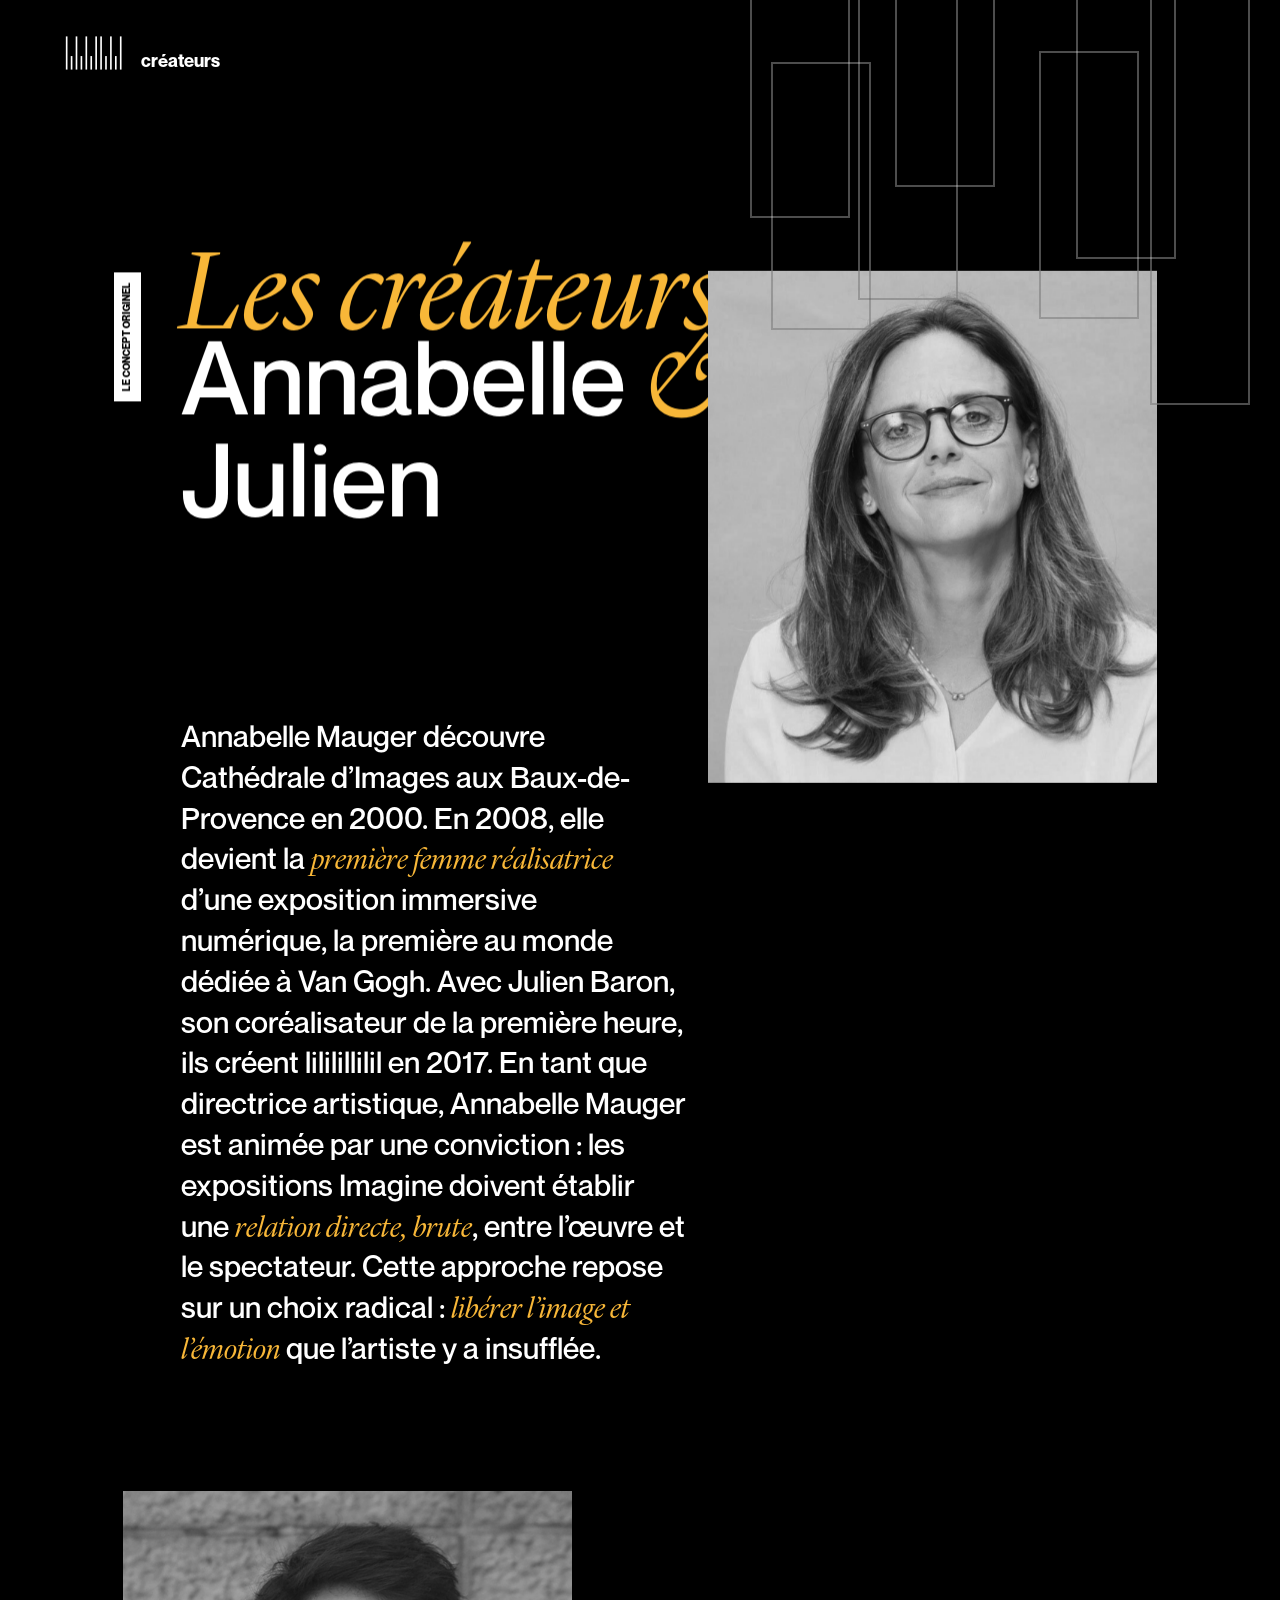
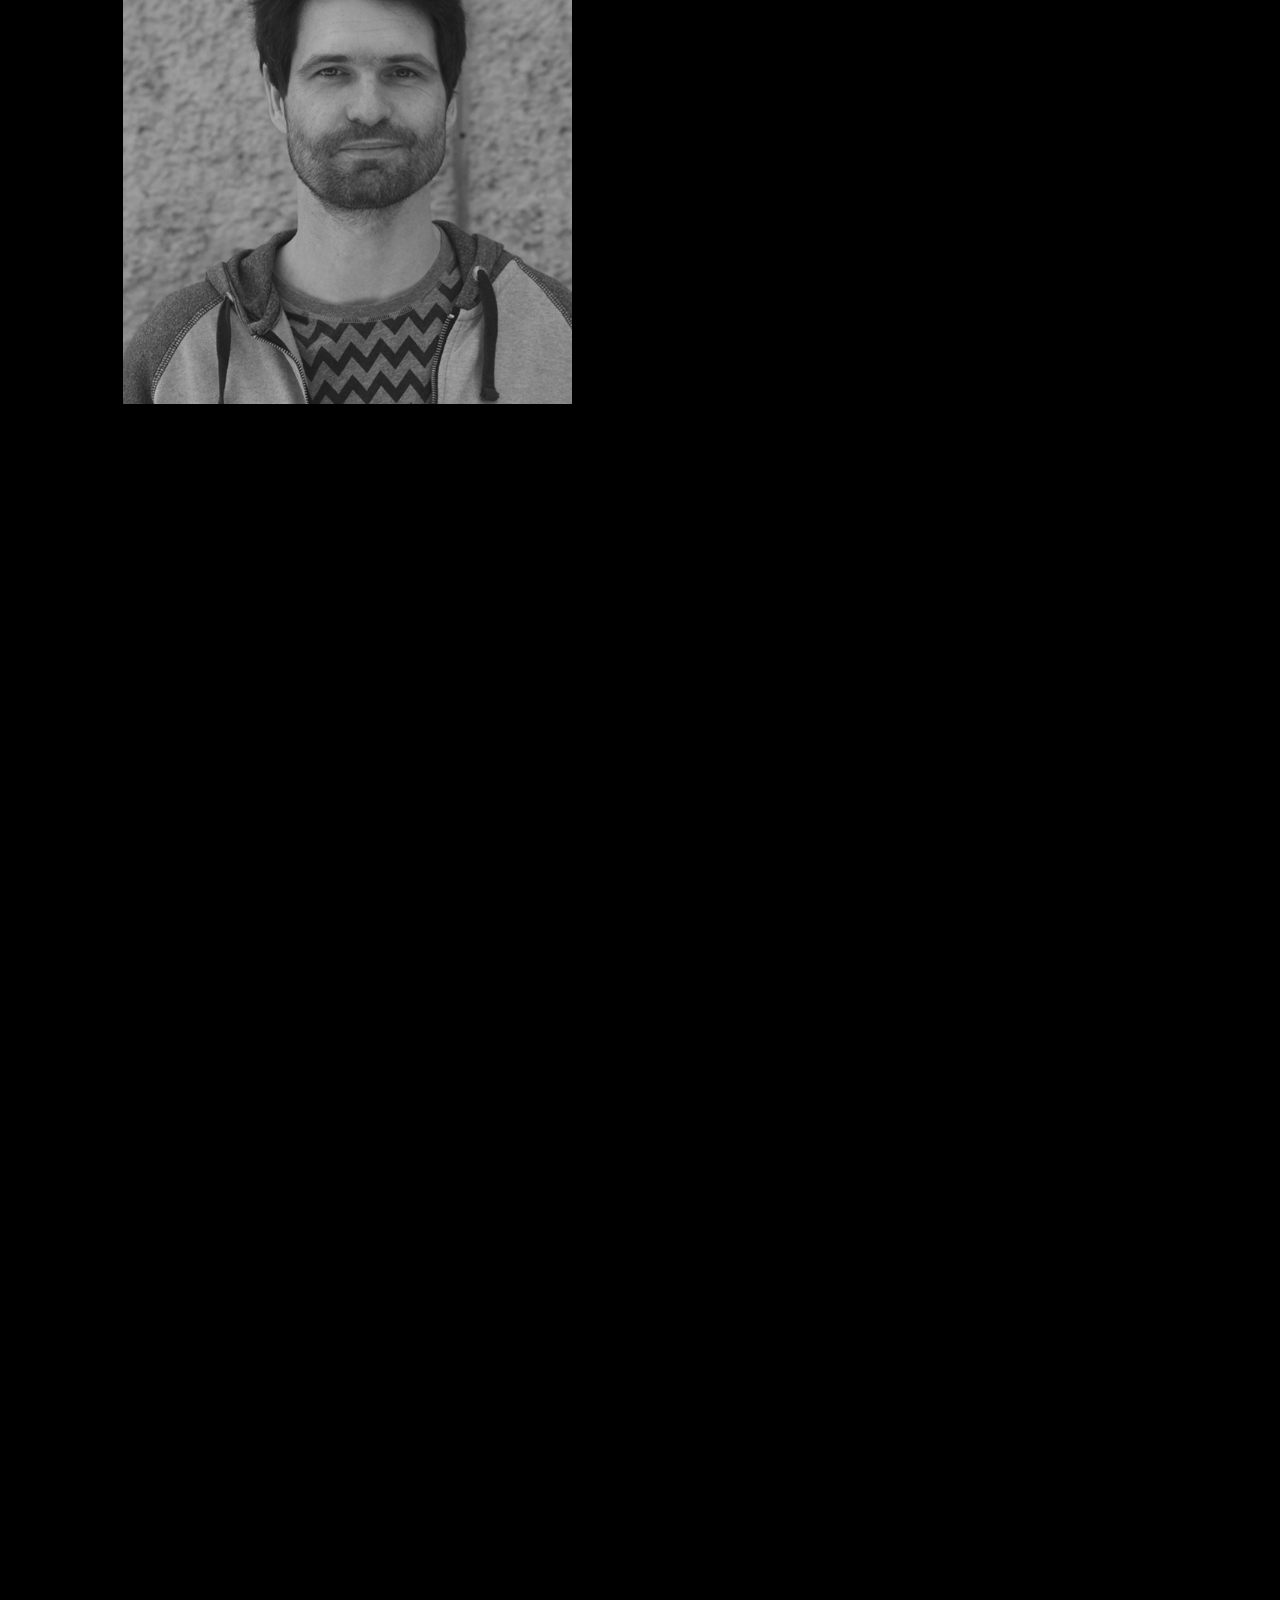
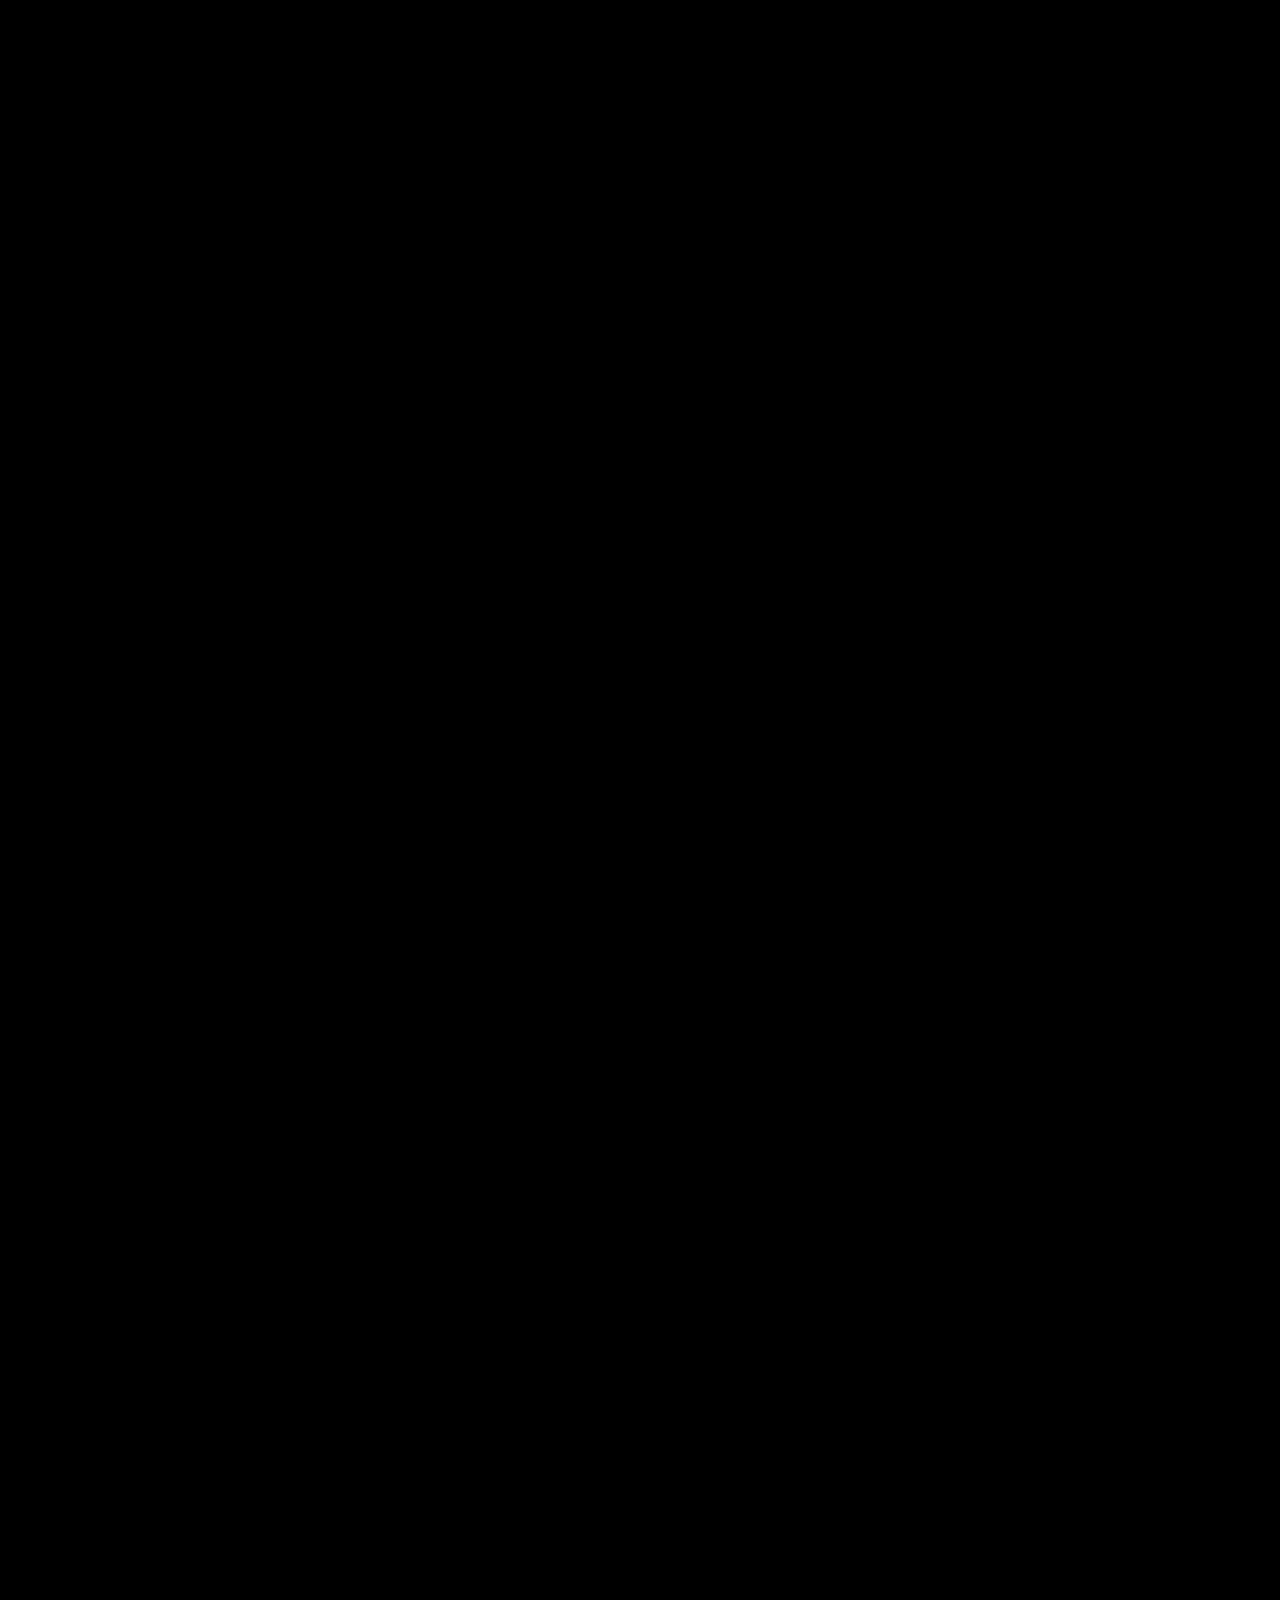
==== commit a9bd5875: "Ajout image de partage og:image" ====
--- a/createurs-annabelle-mauger-julien-baron/index.html
+++ b/createurs-annabelle-mauger-julien-baron/index.html
@@ -26,7 +26,7 @@
 <meta content="Découvrez l'histoire du duo qui créa la toute première exposition immersive numérique, la renomée Imagine Van Gogh.
 " name="twitter:description"/>
 
-<meta content="noindex, nofollow" name="robots"/></head>
+<meta content="https://lililillilil.netlify.app/assets/media/lililillilil/og-share.jpg" property="og:image"/><meta content="1280" property="og:image:width"/><meta content="780" property="og:image:height"/><meta content="https://lililillilil.netlify.app/assets/media/lililillilil/og-share.jpg" name="twitter:image"/><meta content="noindex, nofollow" name="robots"/></head>
 <body class="createurs">
 
 <div aria-hidden="true" class="introCurtain introCurtain--alt"></div>
